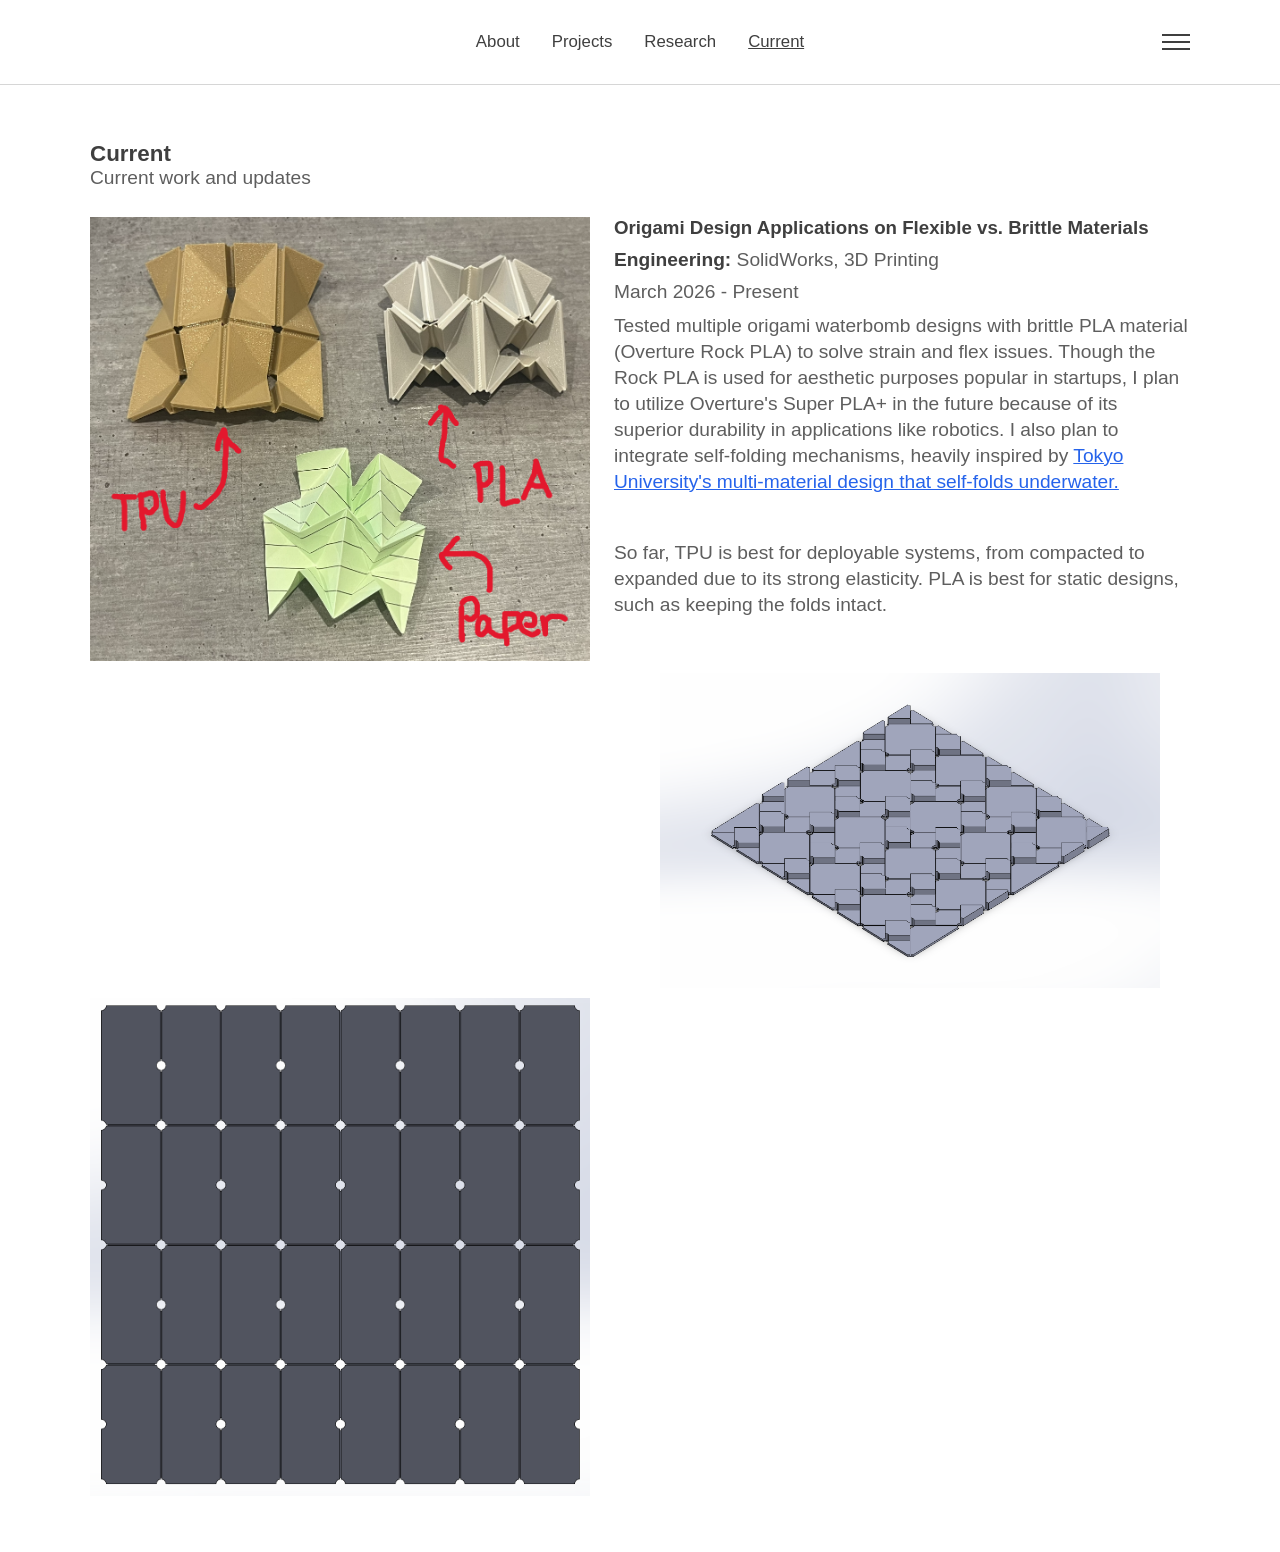
==== current.html @ b41b7b65 "Update current.html" ====
<!DOCTYPE html>
<html lang="en">
<head>
    <meta charset="UTF-8">
    <meta name="viewport" content="width=device-width, initial-scale=1.0">
    <title>Current | Viget Vuong</title>
    <link rel="stylesheet" href="styles.css">
    <script src="site.js" defer></script>
</head>
<body class="current-page">
    <header class="site-header">
        <div class="header-inner">
            <nav class="main-nav" aria-label="Primary">
                <ul>
                    <li><a href="index.html">About</a></li>
                    <li><a href="projects.html">Projects</a></li>
                    <li><a href="research.html">Research</a></li>
                    <li><a href="current.html" aria-current="page">Current</a></li>
                </ul>
            </nav>

            <div class="contact-menu">
                <button class="menu-button" id="contact-toggle" type="button" aria-expanded="false" aria-controls="contact-dropdown" aria-label="Open contacts menu">
                    <span></span>
                    <span></span>
                    <span></span>
                </button>

                <div class="contact-dropdown" id="contact-dropdown" hidden>
                    <a class="contact-link" href="contacts.html">Contacts</a>
                </div>
            </div>
        </div>
    </header>

    <main class="page-main">
        <section class="page-section">
            <div class="section-inner">
                <h1 class="current-heading">Current</h1>
                <p class="current-description">Current work and updates</p>

                <!--
                Current template:
                <article class="current-item" style="--current-main-image-width: 300px;">
                    <div class="current-image">
                        <img src="PATH/TO/IMAGE.png" alt="Current image">
                    </div>

                    <div class="current-content">
                        <h3 class="current-title">[title]</h3>
                        <p class="current-meta"><strong>Engineering:</strong> [ABC]</p>
                        <p class="current-time">[Time]</p>
                        <p class="current-item-description">[ description ]</p>
                    </div>

                    <div class="current-gallery">
                        <img src="PATH/TO/IMAGE.png" alt="[ current image ]" style="--current-image-width: 120px;">
                        <img src="PATH/TO/IMAGE.png" alt="[ current image ]" style="--current-image-width: 120px;">
                        <img src="PATH/TO/IMAGE.png" alt="[ current image ]" style="--current-image-width: 120px;">
                    </div>
                </article>
                -->

                <div class="current-list">
                    <!-- Duplicate this template item when you want to add another current update. -->
                    <article class="current-item" style="--current-main-image-width: 500px;">
                        <div class="current-image">
                            <img src="3DPrintedOrigamiPNGs/IMG_7633.png" alt="3D Printed Origami Annotated">
                        </div>

                        <div class="current-content">
                            <h3 class="current-title">Origami Design Applications on Flexible vs. Brittle Materials</h3>
                            <p class="current-meta"><strong>Engineering:</strong> SolidWorks, 3D Printing</p>
                            <p class="current-time">March 2026 - Present</p>
                            <p class="current-item-description">Tested multiple origami waterbomb designs with brittle PLA material (Overture Rock PLA) to solve strain and flex issues. Though the Rock PLA is used for aesthetic purposes popular in startups, I plan to utilize Overture's Super PLA+ in the future because of its superior durability in applications like robotics. I also plan to integrate self-folding mechanisms, heavily inspired by <a class="current-inline-link" href="https://www.eurekalert.org/news-releases/992946" target="_blank" rel="noopener noreferrer">Tokyo University's multi-material design that self-folds underwater.</a></p>
                            <p class="current-item-description">&nbsp;</p>
                            <p class="current-item-description">So far, TPU is best for deployable systems, from compacted to expanded due to its strong elasticity. PLA is best for static designs, such as keeping the folds intact.</p>
                        </div>

                        <div class="current-gallery">
                            <iframe width="560" height="315" src="https://www.youtube-nocookie.com/embed/w_3Xgj3NPBg?si=QV5be1U8uOawb5rL&amp;controls=0" title="YouTube video player" frameborder="0" allow="accelerometer; autoplay; clipboard-write; encrypted-media; gyroscope; picture-in-picture; web-share" referrerpolicy="strict-origin-when-cross-origin" allowfullscreen></iframe>
                            <img src="3DPrintedOrigamiPNGs/Screenshot 2026-03-30 103240.png" alt="3D Printed Origami Unannotated" style="--current-image-width: 500px;">
                            <img src="3DPrintedOrigamiPNGs/Screenshot 2026-03-30 103735.png" alt="3D Printed Origami Unannotated" style="--current-image-width: 500px;">
                        </div>
                    </article>
                </div>
            </div>
        </section>
    </main>
</body>
</html>
---- styles.css ----
:root {
    --background: #ffffff;
    --text: #5e5e5e;
    --text-strong: #3f3f3f;
    --line: #d6d6d6;
    --max-width: 1100px;
}

* {
    box-sizing: border-box;
}

html {
    overflow-x: hidden;
}

body {
    margin: 0;
    overflow-x: hidden;
    font-family: Aptos, "Segoe UI", sans-serif;
    color: var(--text);
    background: var(--background);
}

img {
    display: block;
    max-width: 100%;
    height: auto;
}

a {
    color: inherit;
    text-decoration: none;
}

button {
    font: inherit;
    color: inherit;
    background: none;
    border: 0;
    padding: 0;
}

.site-header {
    position: sticky;
    top: 0;
    z-index: 20;
    background: #ffffff;
    border-bottom: 1px solid var(--line);
}

.header-inner,
.section-inner {
    width: min(100%, calc(var(--max-width) + 48px));
    margin: 0 auto;
    padding-left: 24px;
    padding-right: 24px;
}

.header-inner {
    display: grid;
    grid-template-columns: 1fr auto 1fr;
    align-items: center;
    gap: 24px;
    min-height: 84px;
}

.main-nav {
    grid-column: 2;
}

.main-nav ul {
    display: flex;
    flex-wrap: wrap;
    justify-content: center;
    gap: 20px 32px;
    margin: 0;
    padding: 0;
    list-style: none;
}

.main-nav a {
    color: var(--text-strong);
    font-size: 1.05rem;
}

.main-nav a[aria-current="page"] {
    text-decoration: underline;
}

.main-nav a:hover,
.main-nav a:focus-visible,
.contact-link:hover,
.contact-link:focus-visible {
    text-decoration: underline;
    outline: none;
}

.contact-menu {
    position: relative;
    grid-column: 3;
    justify-self: end;
}

.menu-button {
    display: grid;
    gap: 5px;
    align-content: center;
    justify-items: end;
    width: 44px;
    height: 44px;
    cursor: pointer;
}

.menu-button span {
    display: block;
    width: 28px;
    height: 2px;
    background: var(--text-strong);
}

.contact-dropdown {
    position: absolute;
    top: calc(100% + 12px);
    right: 0;
    min-width: min(260px, calc(100vw - 48px));
    border: 1px solid var(--line);
    background: #ffffff;
}

.contact-dropdown[hidden] {
    display: none;
}

.contact-link {
    display: block;
    padding: 14px 16px;
    overflow-wrap: anywhere;
}

.page-main {
    min-height: calc(100vh - 85px);
}

.section-inner {
    padding-top: 56px;
    padding-bottom: 56px;
}

.about-page .section-inner {
    min-height: calc(100vh - 85px);
    display: flex;
    flex-direction: column;
    align-items: flex-start;
}

.content-page .section-inner {
    display: flex;
    flex-direction: column;
    align-items: flex-start;
}

.section-title {
    margin: 0 0 28px;
    font-size: 1.75rem;
    font-weight: 600;
    color: var(--text-strong);
}

.section-description {
    margin: 0 0 28px;
    font-size: 1rem;
}

.content-page .section-title {
    margin: 0;
    font-size: 1.4rem;
}

.content-page .section-description {
    margin: 12px 0 28px;
    font-size: 1.2rem;
    line-height: 1.65;
}

.content-page .section-title {
    margin: 0;
    font-size: 1.4rem;
}

.content-page .section-description {
    margin: 12px 0 28px;
    font-size: 1.2rem;
    line-height: 1.65;
}

.secondary-section-title {
    margin-top: 56px;
}

.about-layout {
    display: grid;
    grid-template-columns: 300px minmax(0, 1fr);
    gap: 50px;
    align-items: start;
}

.about-layout-secondary {
    width: 100%;
    grid-template-columns: minmax(0, 1fr) auto;
    margin-top: 56px;
}

.about-layout-secondary .about-secondary-text {
    grid-column: 1;
}

.about-layout-secondary .about-image {
    grid-column: 2;
    justify-self: end;
}

.about-layout-secondary .about-image img {
    max-width: 100%;
    height: auto;
}

.about-image img {
    max-width: 100%;
    height: auto;
}

.about-name {
    color: var(--text-strong);
    font-size: 1.4rem;
    font-weight: 600;
}

.about-role {
    font-size: 1.2rem;
    font-style: italic;
}

.about-email {
    font-size: 1.2rem;
    overflow-wrap: anywhere;
}

.about-email a {
    color: #2563eb; 
    text-decoration: underline;
}

.about-description {
    max-width: 980px;
    font-size: 1.2rem;
    line-height: 1.35;
}

.about-profile-text {
    display: flex;
    flex-direction: column;
    gap: 3px;
    line-height: normal;
}

.about-secondary-text {
    display: flex;
    flex-direction: column;
    justify-content: flex-start;
}

.about-profile-text > * {
    margin: 0;
}

.projects-page .section-inner,
.research-page .section-inner,
.current-page .section-inner {
    display: flex;
    flex-direction: column;
    align-items: flex-start;
}

.projects-heading,
.research-heading,
.current-heading {
    margin: 0;
    font-size: 1.4rem;
    font-weight: 600;
    color: var(--text-strong);
}

.projects-description,
.research-description,
.current-description {
    margin: 0 0 28px;
    font-size: 1.2rem;
}

.projects-additional-heading {
    margin-top: 56px;
}

.projects-subsection-heading {
    margin: 0 0 20px;
    font-size: 1.15rem;
    font-weight: 600;
    color: var(--text-strong);
}

.projects-list,
.research-list,
.current-list {
    display: grid;
    gap: 28px;
    width: 100%;
}

.projects-item {
    display: grid;
    grid-template-columns: var(--projects-main-image-width, 320px) minmax(0, 1fr);
    column-gap: 24px;
    row-gap: 12px;
    align-items: start;
}

.research-item {
    display: grid;
    grid-template-columns: var(--research-main-image-width, 300px) minmax(0, 1fr);
    column-gap: 24px;
    row-gap: 12px;
    align-items: start;
}

.current-item {
    display: grid;
    grid-template-columns: var(--current-main-image-width, 300px) minmax(0, 1fr);
    column-gap: 24px;
    row-gap: 12px;
    align-items: start;
}

.projects-image,
.research-image,
.current-image {
    display: flex;
    justify-content: flex-start;
    align-items: flex-start;
}

.projects-image img {
    width: 100%;
    max-width: 100%;
    height: auto;
    display: block;
}

.research-image img {
    width: 100%;
    max-width: 100%;
    height: auto;
    display: block;
}

.current-image img {
    width: 100%;
    max-width: 100%;
    height: auto;
    display: block;
}

.projects-title,
.research-title,
.current-title {
    margin: 0;
    font-weight: 600;
    color: var(--text-strong);
}

.projects-item-description,
.research-item-description,
.current-item-description {
    margin: 0;
    line-height: 1.35;
    font-size: 1.2rem;
    text-align: left;
}

.current-inline-link {
    color: #2563eb;
    text-decoration: underline;
}

.projects-meta,
.research-meta,
.current-meta {
    margin: 0;
    font-size: 1.2rem;
    font-weight: 400;
    text-align: left;
}

.projects-meta strong,
.research-meta strong,
.current-meta strong {
    font-weight: 600;
    color: var(--text-strong);
}

.projects-time,
.research-time,
.current-time {
    margin: 0;
    font-size: 1.2rem;
    text-align: left;
}

.projects-content {
    display: flex;
    flex-direction: column;
    gap: 10px;
    align-items: flex-start;
    min-width: 0;
    margin-left: 0;
}

.projects-gallery {
    display: flex;
    flex-wrap: wrap;
    gap: 10px;
    grid-column: 1 / -1;
    width: 100%;
}

.projects-gallery-image {
    display: flex;
    align-items: flex-start;
    justify-content: flex-start;
    min-width: 0;
}

.projects-gallery img {
    width: var(--projects-image-width, 120px);
    max-width: 100%;
    height: auto;
    flex: 0 0 auto;
}

.research-content {
    display: flex;
    flex-direction: column;
    gap: 10px;
    align-items: flex-start;
    min-width: 0;
}

.current-content {
    display: flex;
    flex-direction: column;
    gap: 10px;
    align-items: flex-start;
    min-width: 0;
}

.research-gallery {
    display: flex;
    flex-wrap: wrap;
    gap: 10px;
    grid-column: 1 / -1;
    width: 100%;
    align-items: flex-start;
}

.research-gallery img {
    width: var(--research-image-width, 120px);
    height: auto;
    max-width: 100%;
    align-self: flex-start;
    flex: 0 0 auto;
}

.current-gallery {
    display: flex;
    flex-wrap: wrap;
    gap: 10px;
    grid-column: 1 / -1;
    width: 100%;
}

.current-gallery img {
    width: var(--current-image-width, 120px);
    max-width: 100%;
    height: auto;
    flex: 0 0 auto;
}

.current-gallery iframe {
    display: block;
    max-width: 100%;
    border: 0;
}

.content-page .template-list {
    display: grid;
    gap: 28px;
    width: 100%;
}

.content-page .template-item {
    display: grid;
    grid-template-columns: 300px minmax(0, 1fr);
    gap: 50px;
    align-items: start;
}

.content-page .template-image {
    min-height: 280px;
    border: 1px solid var(--line);
    display: flex;
    align-items: center;
    justify-content: center;
    padding: 24px;
}

.content-page .template-copy {
    min-height: 280px;
    display: flex;
    align-items: center;
    line-height: 1.8;
    font-size: 1rem;
}

.content-page .template-copy p {
    margin: 0;
}

@media (max-width: 760px) {
    .header-inner {
        grid-template-columns: 1fr auto;
        gap: 16px;
        padding-top: 18px;
        padding-bottom: 18px;
    }

    .main-nav {
        grid-column: 1 / -1;
    }

    .main-nav ul {
        justify-content: flex-start;
        gap: 14px 20px;
    }

    .about-page .section-inner {
        min-height: auto;
    }

    .about-layout,
    .research-item,
    .content-page .template-item {
        grid-template-columns: 1fr;
        gap: 24px;
    }

    .projects-item {
        grid-template-columns: 1fr;
        row-gap: 12px;
    }

    .research-item {
        grid-template-columns: 1fr;
        row-gap: 12px;
    }

    .current-item {
        grid-template-columns: 1fr;
        row-gap: 12px;
    }

    .research-gallery {
        grid-column: auto;
    }

    .current-gallery {
        grid-column: auto;
    }


    .projects-image,
    .research-image,
    .content-page .template-image,
    .content-page .template-copy {
        min-height: auto;
    }
}
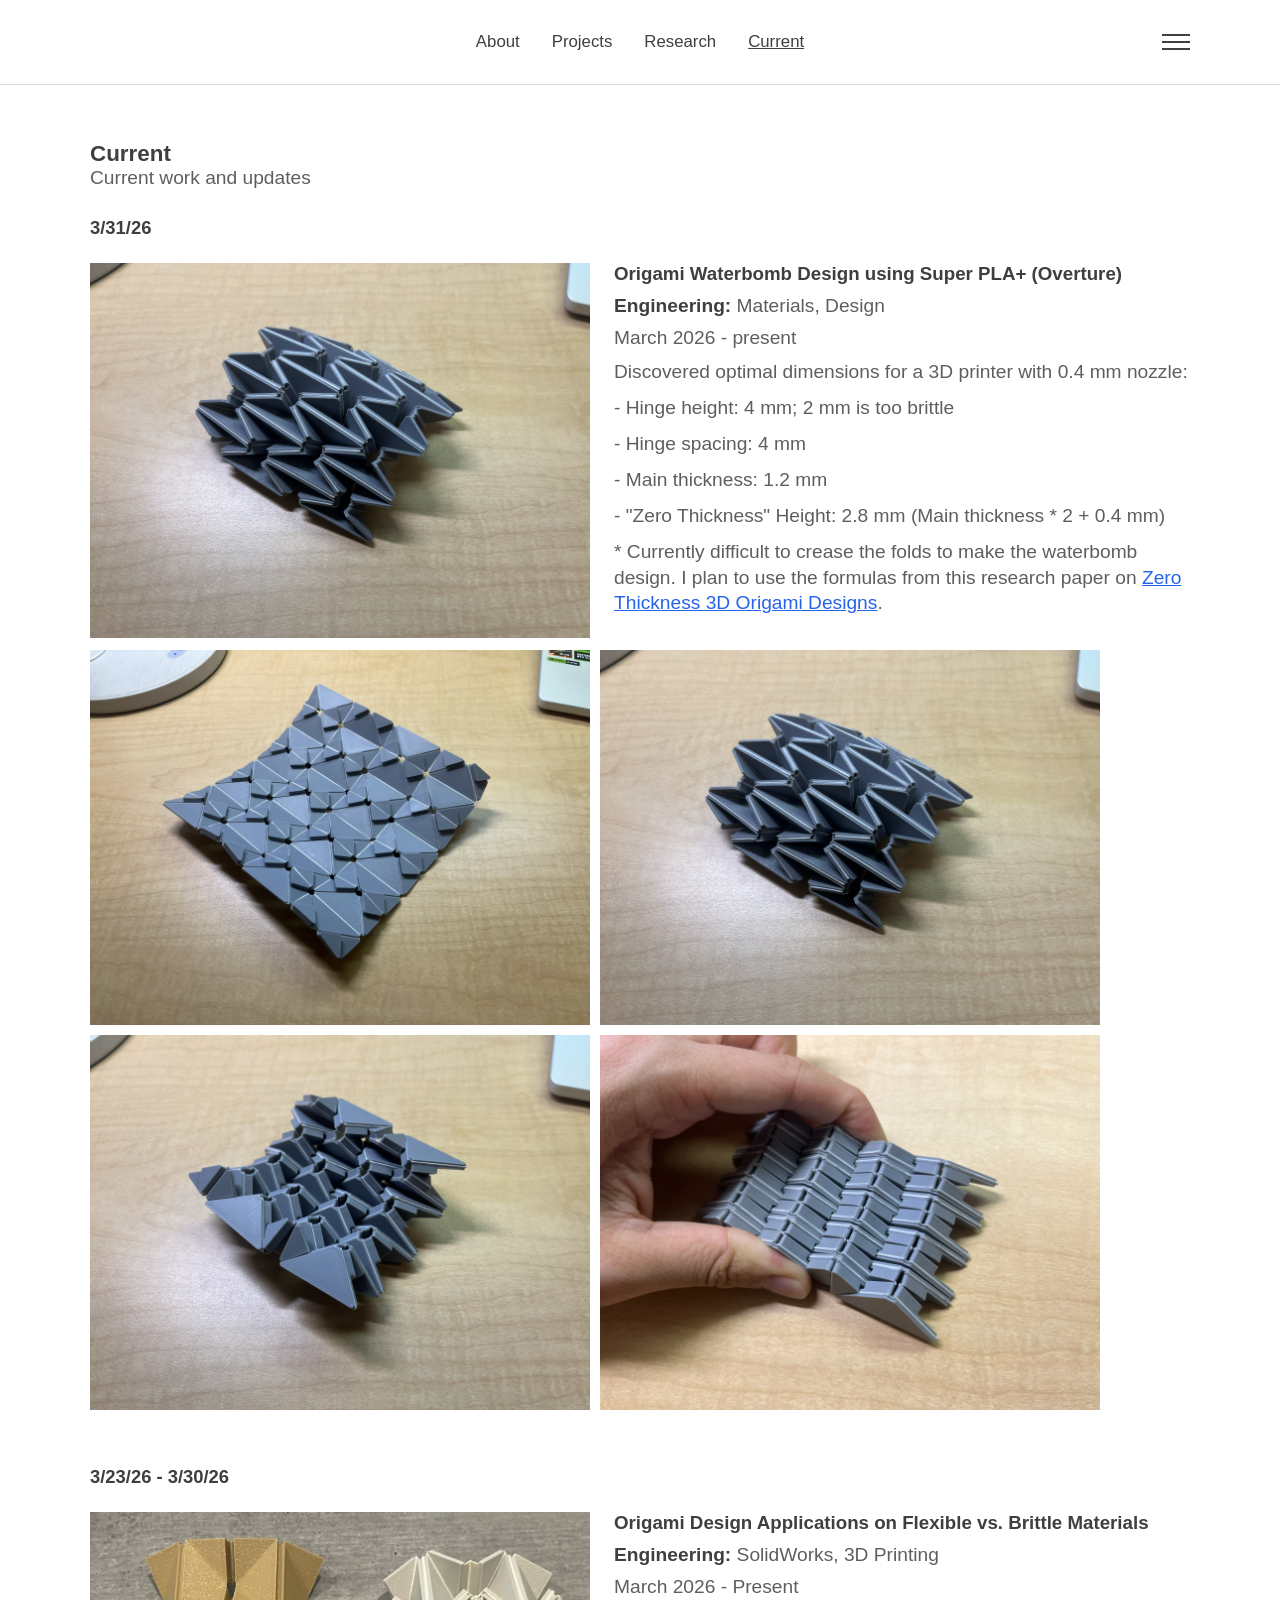
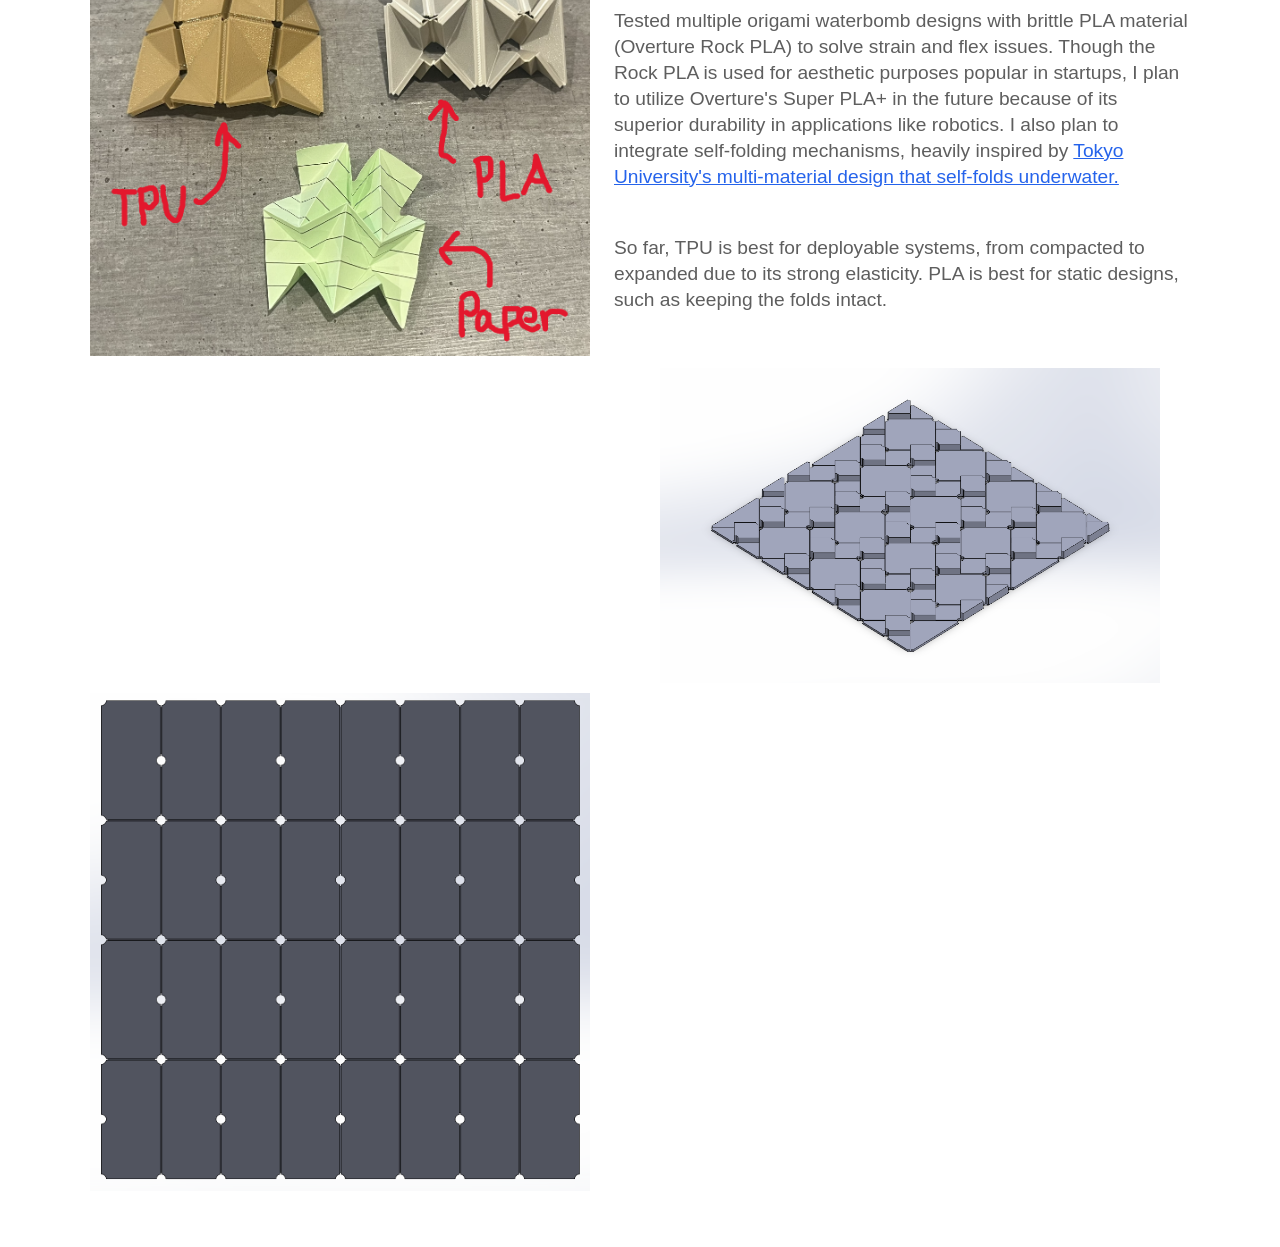
==== commit cf506ef0: "4/1/2026" ====
--- a/current.html
+++ b/current.html
@@ -40,50 +40,90 @@
                 <p class="current-description">Current work and updates</p>
 
                 <!--
-                Current template:
-                <article class="current-item" style="--current-main-image-width: 300px;">
-                    <div class="current-image">
-                        <img src="PATH/TO/IMAGE.png" alt="Current image">
+                Current date section template:
+                <section class="current-date-section">
+                    <h2 class="current-date-heading">[Date]</h2>
+
+                    <div class="current-list">
+                        <article class="current-item" style="--current-main-image-width: 300px;">
+                            <div class="current-image">
+                                <img src="PATH/TO/IMAGE.png" alt="Current image">
+                            </div>
+
+                            <div class="current-content">
+                                <h3 class="current-title">[title]</h3>
+                                <p class="current-meta"><strong>Engineering:</strong> [ABC]</p>
+                                <p class="current-time">[Time]</p>
+                                <p class="current-item-description">[ description ]</p>
+                            </div>
+
+                            <div class="current-gallery">
+                                <img src="PATH/TO/IMAGE.png" alt="[ current image ]" style="--current-image-width: 120px;">
+                                <img src="PATH/TO/IMAGE.png" alt="[ current image ]" style="--current-image-width: 120px;">
+                                <img src="PATH/TO/IMAGE.png" alt="[ current image ]" style="--current-image-width: 120px;">
+                            </div>
+                        </article>
                     </div>
+                </section>
+                -->
+                <section class="current-date-section">
+                    <h2 class="current-date-heading">3/31/26</h2>
 
-                    <div class="current-content">
-                        <h3 class="current-title">[title]</h3>
-                        <p class="current-meta"><strong>Engineering:</strong> [ABC]</p>
-                        <p class="current-time">[Time]</p>
-                        <p class="current-item-description">[ description ]</p>
+                    <div class="current-list">
+                        <article class="current-item" style="--current-main-image-width: 500px;">
+                            <div class="current-image">
+                                <img src="3DPrintedOrigamiPNGs/03312026/IMG_7660.jpg" alt="Current image">
+                            </div>
+
+                            <div class="current-content">
+                                <h3 class="current-title">Origami Waterbomb Design using Super PLA+ (Overture)</h3>
+                                <p class="current-meta"><strong>Engineering:</strong> Materials, Design</p>
+                                <p class="current-time">March 2026 - present</p>
+                                <p class="current-item-description">Discovered optimal dimensions for a 3D printer with 0.4 mm nozzle: </p>
+                                <p class="current-item-description">- Hinge height: 4 mm; 2 mm is too brittle</p>
+                                <p class="current-item-description">- Hinge spacing: 4 mm</p>
+                                <p class="current-item-description">- Main thickness: 1.2 mm</p>
+                                <p class="current-item-description">- "Zero Thickness" Height: 2.8 mm (Main thickness * 2 + 0.4 mm)</p>
+                                <p class="current-item-description">* Currently difficult to crease the folds to make the waterbomb design. I plan to use the formulas from this research paper on <a class="current-inline-link" href="https://www.science.org/doi/10.1126/science.aab2870" target="_blank" rel="noopener noreferrer">Zero Thickness 3D Origami Designs</a>.</p>
+                            </div>
+
+                            <div class="current-gallery">
+                                <img src="3DPrintedOrigamiPNGs/03312026/IMG_7659.jpg" alt="[ current image ]" style="--current-image-width: 500px;">
+                                <img src="3DPrintedOrigamiPNGs/03312026/IMG_7660.jpg" alt="[ current image ]" style="--current-image-width: 500px;">
+                                <img src="3DPrintedOrigamiPNGs/03312026/IMG_7661.jpg" alt="[ current image ]" style="--current-image-width: 500px;">
+                                <img src="3DPrintedOrigamiPNGs/03312026/IMG_7662.jpg" alt="[ current image ]" style="--current-image-width: 500px;">
+                            </div>
+                        </article>
                     </div>
+                </section>
 
-                    <div class="current-gallery">
-                        <img src="PATH/TO/IMAGE.png" alt="[ current image ]" style="--current-image-width: 120px;">
-                        <img src="PATH/TO/IMAGE.png" alt="[ current image ]" style="--current-image-width: 120px;">
-                        <img src="PATH/TO/IMAGE.png" alt="[ current image ]" style="--current-image-width: 120px;">
+                <section class="current-date-section">
+                    <h2 class="current-date-heading">3/23/26 - 3/30/26</h2>
+
+                    <div class="current-list">
+                        <!-- Duplicate this template item when you want to add another current update under the same date. -->
+                        <article class="current-item" style="--current-main-image-width: 500px;">
+                            <div class="current-image">
+                                <img src="3DPrintedOrigamiPNGs/IMG_7633.png" alt="3D Printed Origami Annotated">
+                            </div>
+
+                            <div class="current-content">
+                                <h3 class="current-title">Origami Design Applications on Flexible vs. Brittle Materials</h3>
+                                <p class="current-meta"><strong>Engineering:</strong> SolidWorks, 3D Printing</p>
+                                <p class="current-time">March 2026 - Present</p>
+                                <p class="current-item-description">Tested multiple origami waterbomb designs with brittle PLA material (Overture Rock PLA) to solve strain and flex issues. Though the Rock PLA is used for aesthetic purposes popular in startups, I plan to utilize Overture's Super PLA+ in the future because of its superior durability in applications like robotics. I also plan to integrate self-folding mechanisms, heavily inspired by <a class="current-inline-link" href="https://www.eurekalert.org/news-releases/992946" target="_blank" rel="noopener noreferrer">Tokyo University's multi-material design that self-folds underwater.</a></p>
+                                <p class="current-item-description">&nbsp;</p>
+                                <p class="current-item-description">So far, TPU is best for deployable systems, from compacted to expanded due to its strong elasticity. PLA is best for static designs, such as keeping the folds intact.</p>
+                            </div>
+
+                            <div class="current-gallery">
+                                <iframe width="560" height="315" src="https://www.youtube-nocookie.com/embed/w_3Xgj3NPBg?si=QV5be1U8uOawb5rL&amp;controls=0" title="YouTube video player" frameborder="0" allow="accelerometer; autoplay; clipboard-write; encrypted-media; gyroscope; picture-in-picture; web-share" referrerpolicy="strict-origin-when-cross-origin" allowfullscreen></iframe>
+                                <img src="3DPrintedOrigamiPNGs/Screenshot 2026-03-30 103240.png" alt="3D Printed Origami Unannotated" style="--current-image-width: 500px;">
+                                <img src="3DPrintedOrigamiPNGs/Screenshot 2026-03-30 103735.png" alt="3D Printed Origami Unannotated" style="--current-image-width: 500px;">
+                            </div>
+                        </article>
                     </div>
-                </article>
-                -->
-
-                <div class="current-list">
-                    <!-- Duplicate this template item when you want to add another current update. -->
-                    <article class="current-item" style="--current-main-image-width: 500px;">
-                        <div class="current-image">
-                            <img src="3DPrintedOrigamiPNGs/IMG_7633.png" alt="3D Printed Origami Annotated">
-                        </div>
-
-                        <div class="current-content">
-                            <h3 class="current-title">Origami Design Applications on Flexible vs. Brittle Materials</h3>
-                            <p class="current-meta"><strong>Engineering:</strong> SolidWorks, 3D Printing</p>
-                            <p class="current-time">March 2026 - Present</p>
-                            <p class="current-item-description">Tested multiple origami waterbomb designs with brittle PLA material (Overture Rock PLA) to solve strain and flex issues. Though the Rock PLA is used for aesthetic purposes popular in startups, I plan to utilize Overture's Super PLA+ in the future because of its superior durability in applications like robotics. I also plan to integrate self-folding mechanisms, heavily inspired by <a class="current-inline-link" href="https://www.eurekalert.org/news-releases/992946" target="_blank" rel="noopener noreferrer">Tokyo University's multi-material design that self-folds underwater.</a></p>
-                            <p class="current-item-description">&nbsp;</p>
-                            <p class="current-item-description">So far, TPU is best for deployable systems, from compacted to expanded due to its strong elasticity. PLA is best for static designs, such as keeping the folds intact.</p>
-                        </div>
-
-                        <div class="current-gallery">
-                            <iframe width="560" height="315" src="https://www.youtube-nocookie.com/embed/w_3Xgj3NPBg?si=QV5be1U8uOawb5rL&amp;controls=0" title="YouTube video player" frameborder="0" allow="accelerometer; autoplay; clipboard-write; encrypted-media; gyroscope; picture-in-picture; web-share" referrerpolicy="strict-origin-when-cross-origin" allowfullscreen></iframe>
-                            <img src="3DPrintedOrigamiPNGs/Screenshot 2026-03-30 103240.png" alt="3D Printed Origami Unannotated" style="--current-image-width: 500px;">
-                            <img src="3DPrintedOrigamiPNGs/Screenshot 2026-03-30 103735.png" alt="3D Printed Origami Unannotated" style="--current-image-width: 500px;">
-                        </div>
-                    </article>
-                </div>
+                </section>
             </div>
         </section>
     </main>
--- a/styles.css
+++ b/styles.css
@@ -302,6 +302,21 @@
     margin-top: 56px;
 }
 
+.current-date-section {
+    width: 100%;
+}
+
+.current-date-section + .current-date-section {
+    margin-top: 56px;
+}
+
+.current-date-heading {
+    margin: 0 0 24px;
+    font-size: 1.15rem;
+    font-weight: 600;
+    color: var(--text-strong);
+}
+
 .projects-subsection-heading {
     margin: 0 0 20px;
     font-size: 1.15rem;
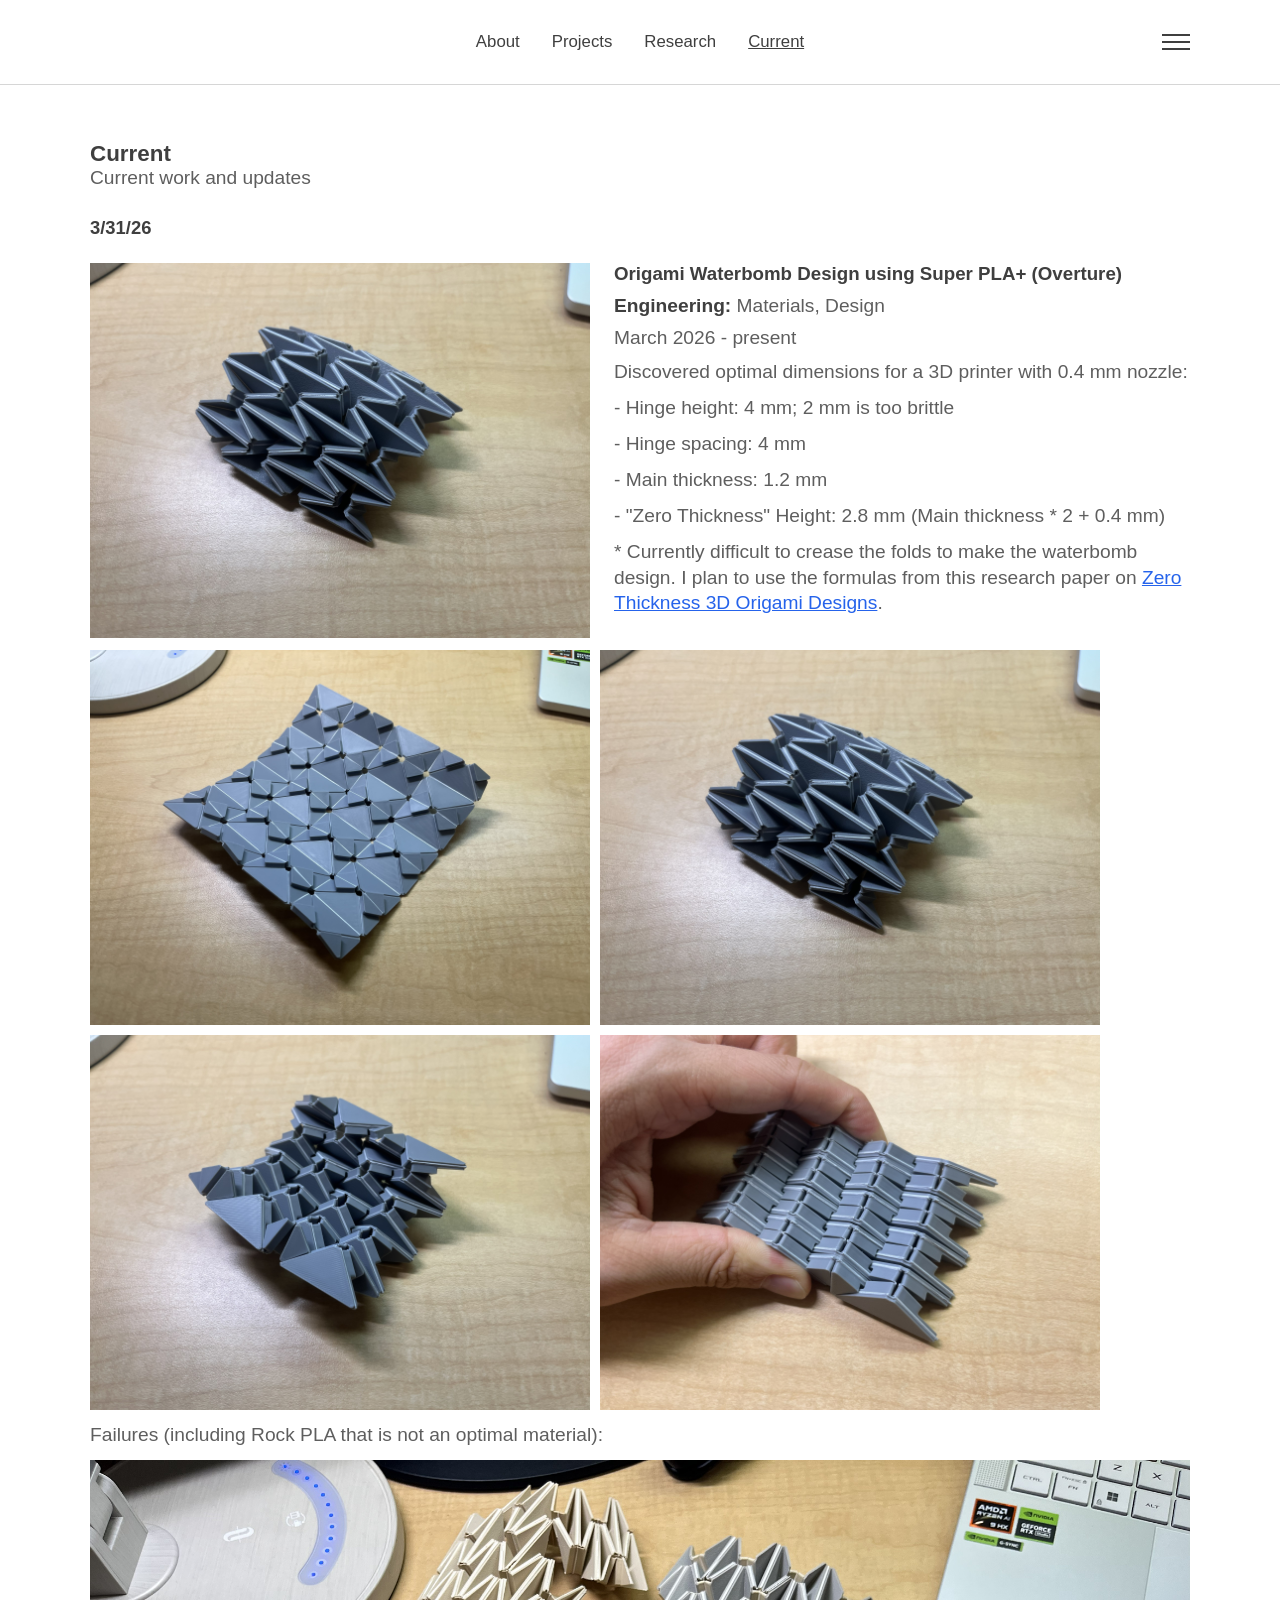
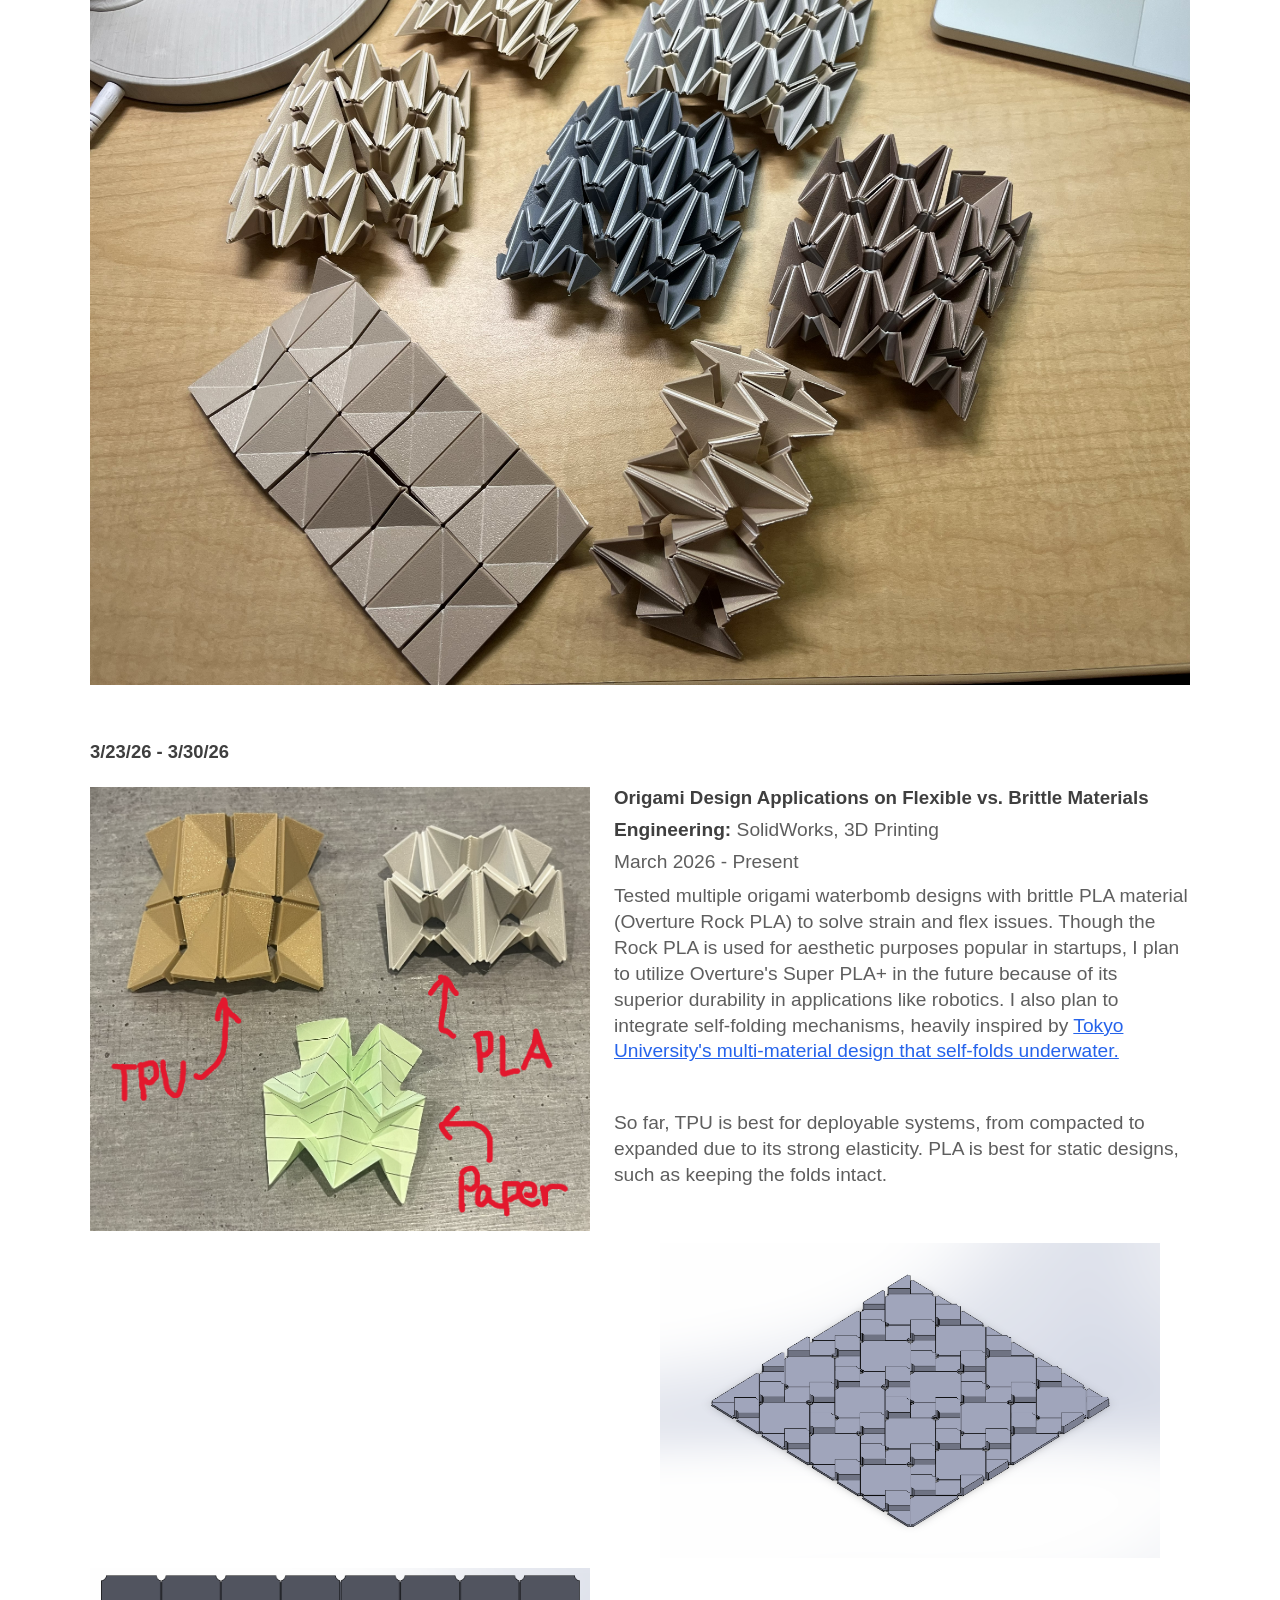
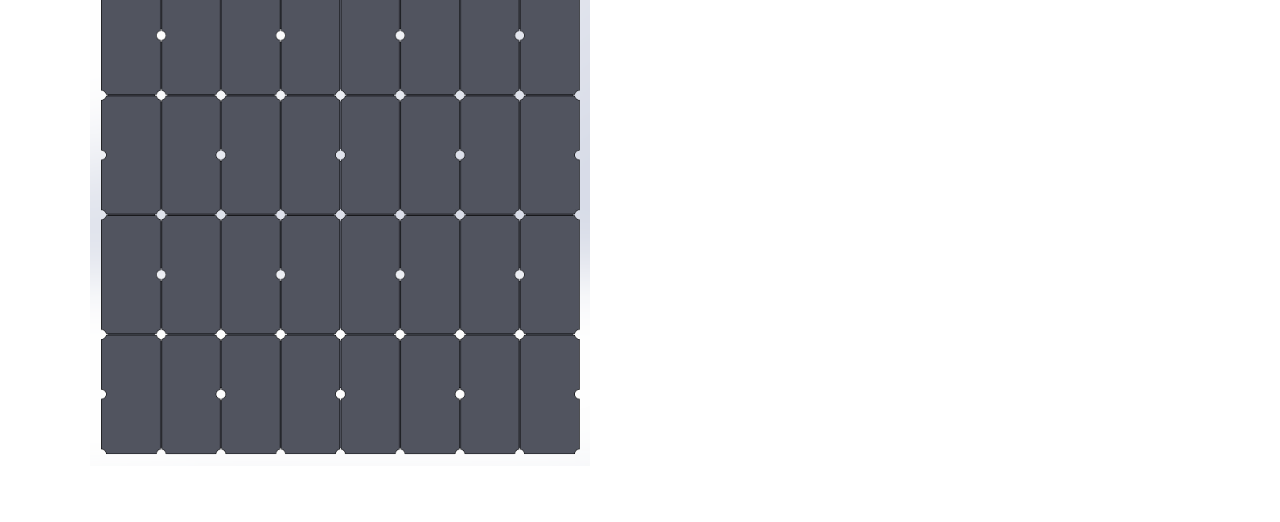
==== commit 9f5e9254: "4/1/2026 2" ====
--- a/current.html
+++ b/current.html
@@ -93,6 +93,10 @@
                                 <img src="3DPrintedOrigamiPNGs/03312026/IMG_7661.jpg" alt="[ current image ]" style="--current-image-width: 500px;">
                                 <img src="3DPrintedOrigamiPNGs/03312026/IMG_7662.jpg" alt="[ current image ]" style="--current-image-width: 500px;">
                             </div>
+                            <p class="current-body-text">Failures (including Rock PLA that is not an optimal material):</p>
+                            <div class="current-gallery">
+                                <img src="3DPrintedOrigamiPNGs/03312026/IMG_7666.jpg" alt="[ current image ]" style="--current-image-width: 1300px;">
+                            </div>
                         </article>
                     </div>
                 </section>
--- a/styles.css
+++ b/styles.css
@@ -402,6 +402,14 @@
     text-align: left;
 }
 
+.current-body-text {
+    margin: 0;
+    font-size: 1.2rem;
+    line-height: 1.35;
+    grid-column: 1 / -1;
+    width: 100%;
+}
+
 .current-inline-link {
     color: #2563eb;
     text-decoration: underline;
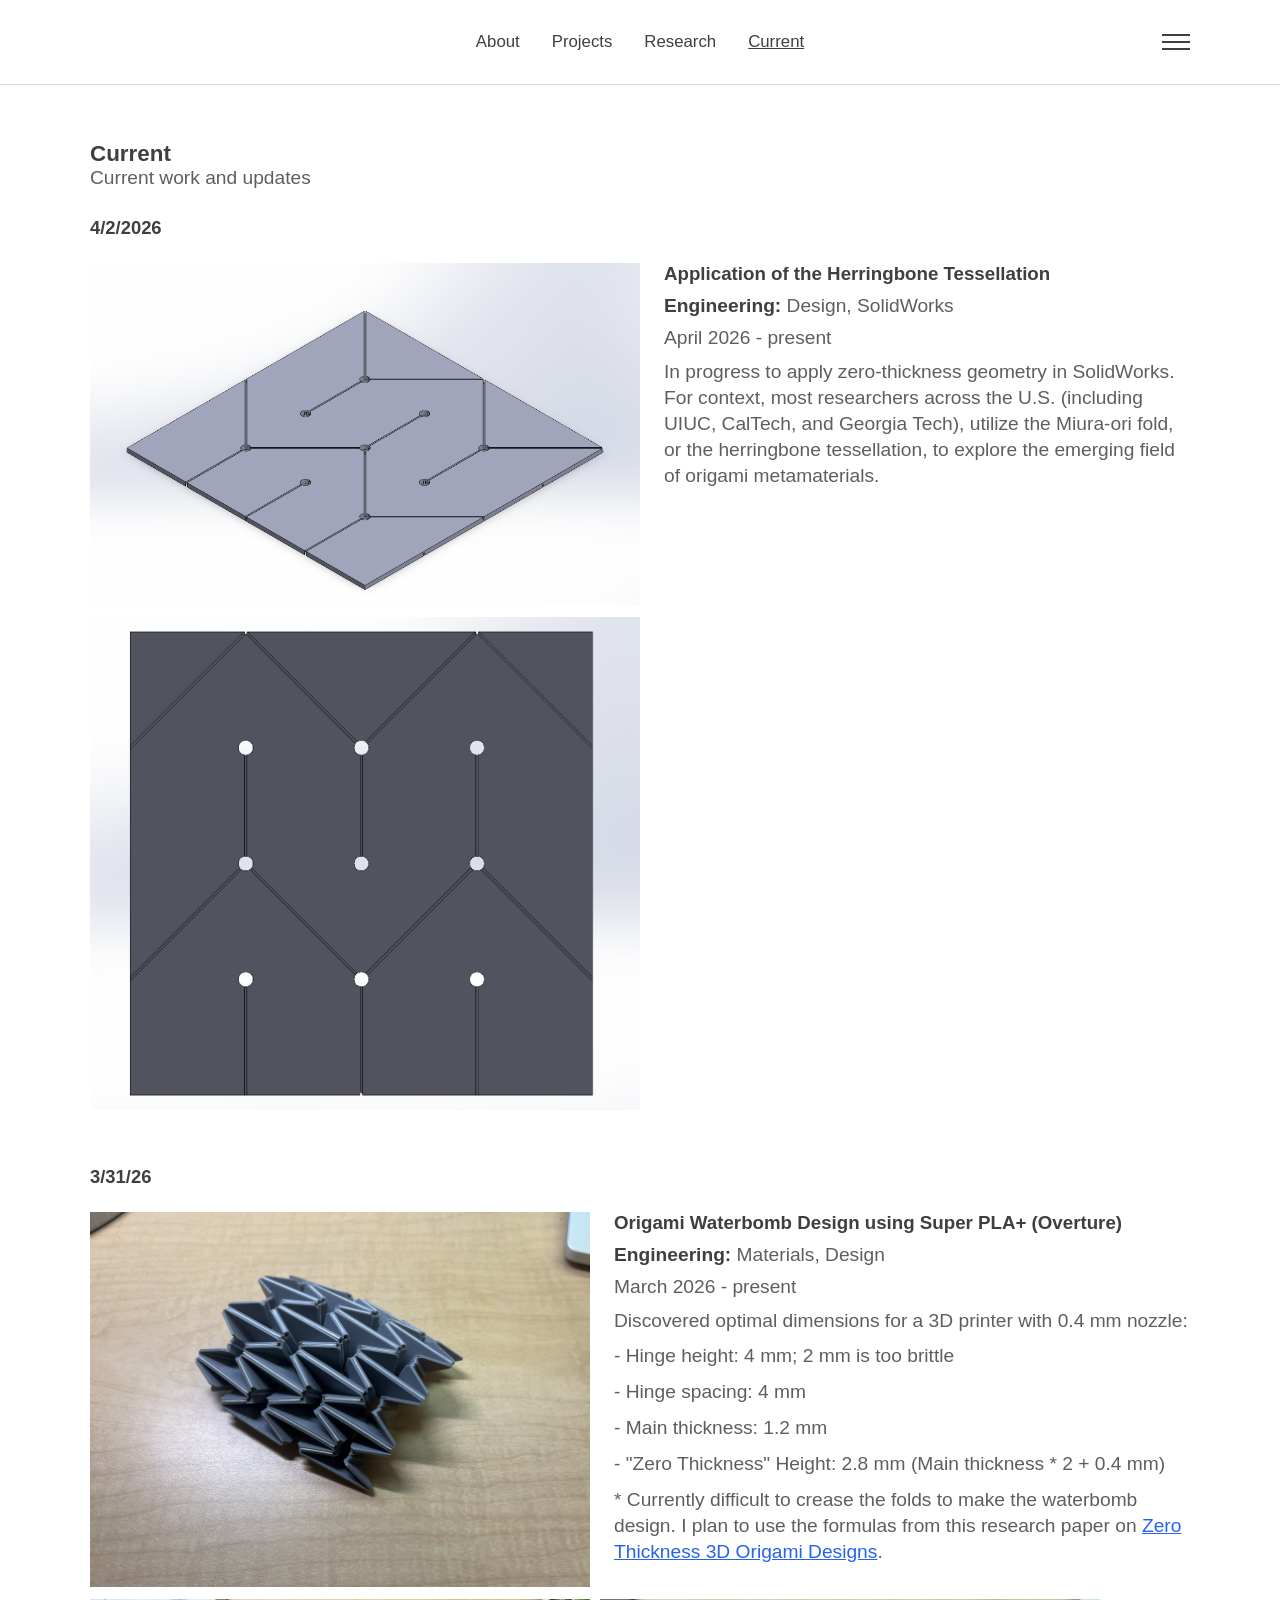
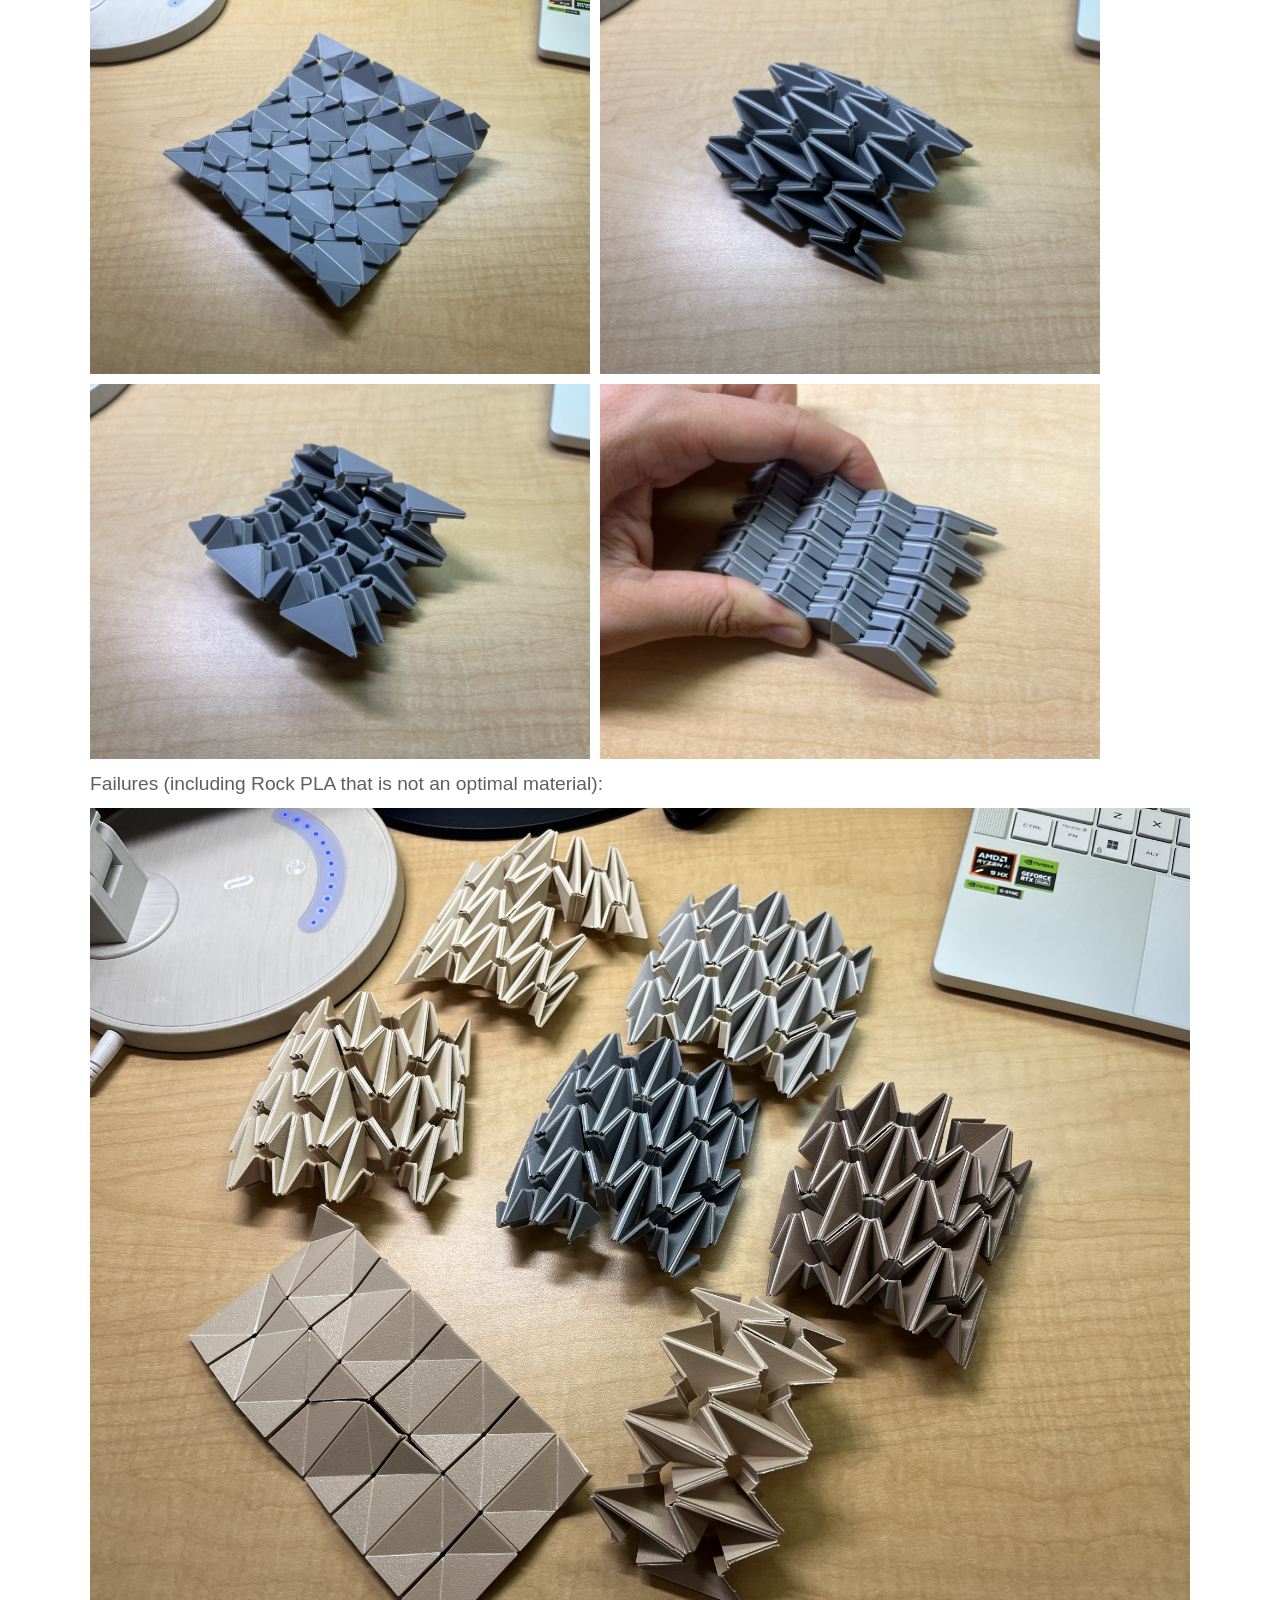
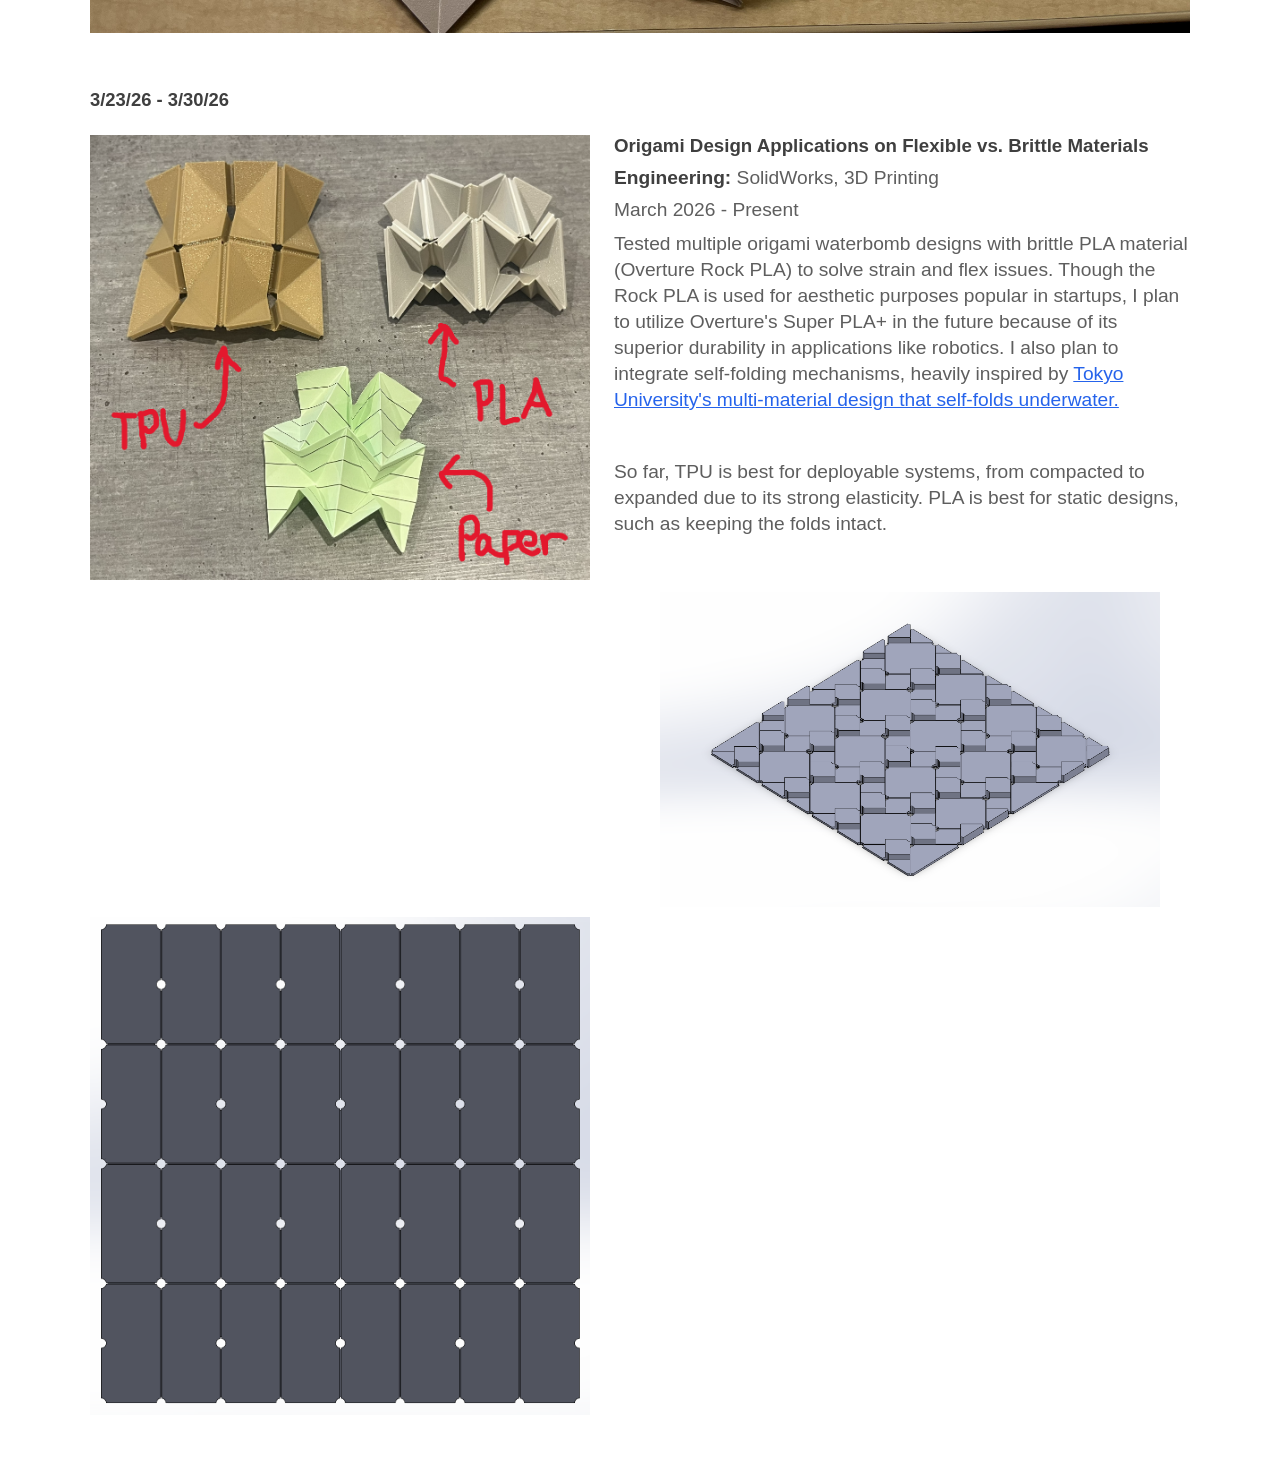
==== commit 97198b78: "4/2/2026" ====
--- a/current.html
+++ b/current.html
@@ -66,6 +66,30 @@
                     </div>
                 </section>
                 -->
+
+                <section class="current-date-section">
+                    <h2 class="current-date-heading">4/2/2026</h2>
+
+                    <div class="current-list">
+                        <article class="current-item" style="--current-main-image-width: 550px;">
+                            <div class="current-image">
+                                <img src="3DPrintedOrigamiPNGs/04022026/Screenshot 2026-04-02 123706.png" alt="Current image">
+                            </div>
+
+                            <div class="current-content">
+                                <h3 class="current-title">Application of the Herringbone Tessellation</h3>
+                                <p class="current-meta"><strong>Engineering:</strong> Design, SolidWorks</p>
+                                <p class="current-time">April 2026 - present</p>
+                                <p class="current-item-description">In progress to apply zero-thickness geometry in SolidWorks. For context, most researchers across the U.S. (including UIUC, CalTech, and Georgia Tech), utilize the Miura-ori fold, or the herringbone tessellation, to explore the emerging field of origami metamaterials.</p>
+                            </div>
+
+                            <div class="current-gallery">
+                                <img src="3DPrintedOrigamiPNGs/04022026/Screenshot 2026-04-02 123719.png" alt="[ current image ]" style="--current-image-width: 550px;">
+                            </div>
+                        </article>
+                    </div>
+                </section>
+
                 <section class="current-date-section">
                     <h2 class="current-date-heading">3/31/26</h2>
 
@@ -108,7 +132,7 @@
                         <!-- Duplicate this template item when you want to add another current update under the same date. -->
                         <article class="current-item" style="--current-main-image-width: 500px;">
                             <div class="current-image">
-                                <img src="3DPrintedOrigamiPNGs/IMG_7633.png" alt="3D Printed Origami Annotated">
+                                <img src="3DPrintedOrigamiPNGs/03302026/IMG_7633.png" alt="3D Printed Origami Annotated">
                             </div>
 
                             <div class="current-content">
@@ -122,8 +146,8 @@
 
                             <div class="current-gallery">
                                 <iframe width="560" height="315" src="https://www.youtube-nocookie.com/embed/w_3Xgj3NPBg?si=QV5be1U8uOawb5rL&amp;controls=0" title="YouTube video player" frameborder="0" allow="accelerometer; autoplay; clipboard-write; encrypted-media; gyroscope; picture-in-picture; web-share" referrerpolicy="strict-origin-when-cross-origin" allowfullscreen></iframe>
-                                <img src="3DPrintedOrigamiPNGs/Screenshot 2026-03-30 103240.png" alt="3D Printed Origami Unannotated" style="--current-image-width: 500px;">
-                                <img src="3DPrintedOrigamiPNGs/Screenshot 2026-03-30 103735.png" alt="3D Printed Origami Unannotated" style="--current-image-width: 500px;">
+                                <img src="3DPrintedOrigamiPNGs/03302026/Screenshot 2026-03-30 103240.png" alt="3D Printed Origami Unannotated" style="--current-image-width: 500px;">
+                                <img src="3DPrintedOrigamiPNGs/03302026/Screenshot 2026-03-30 103735.png" alt="3D Printed Origami Unannotated" style="--current-image-width: 500px;">
                             </div>
                         </article>
                     </div>
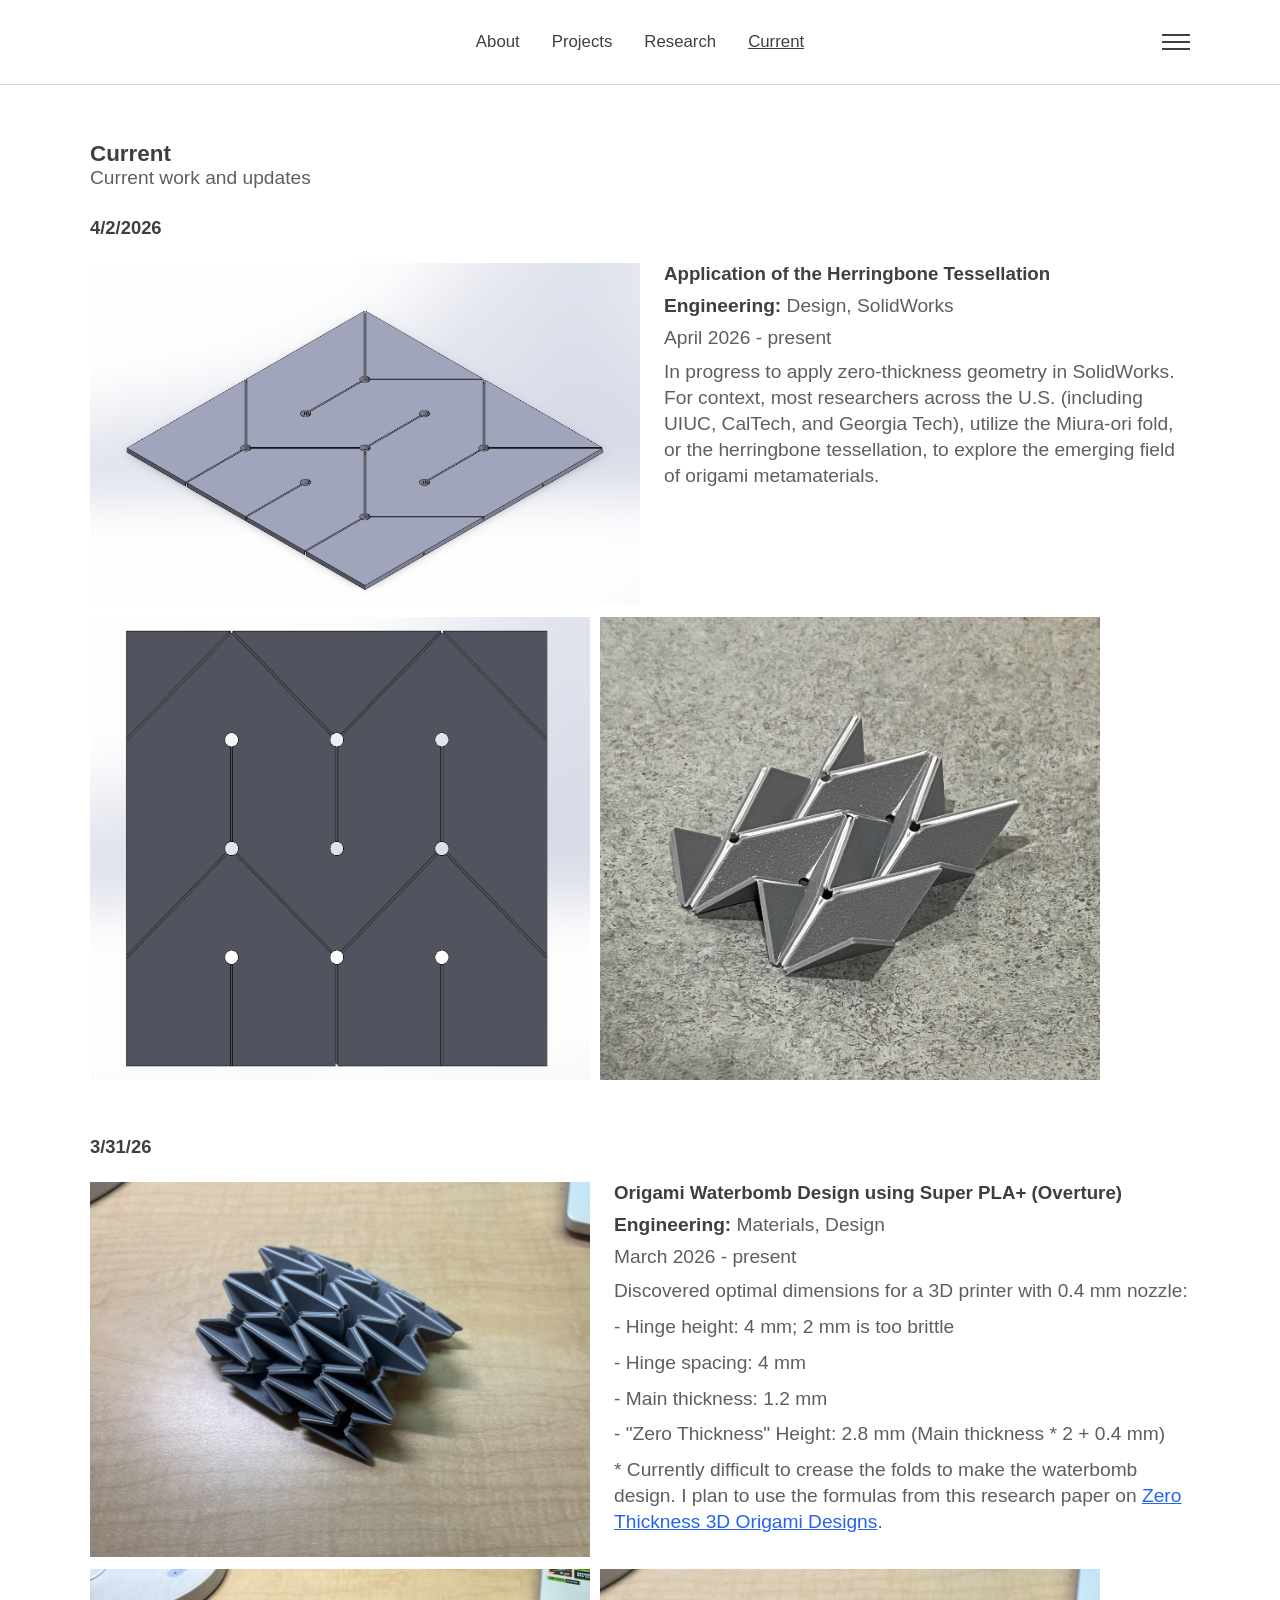
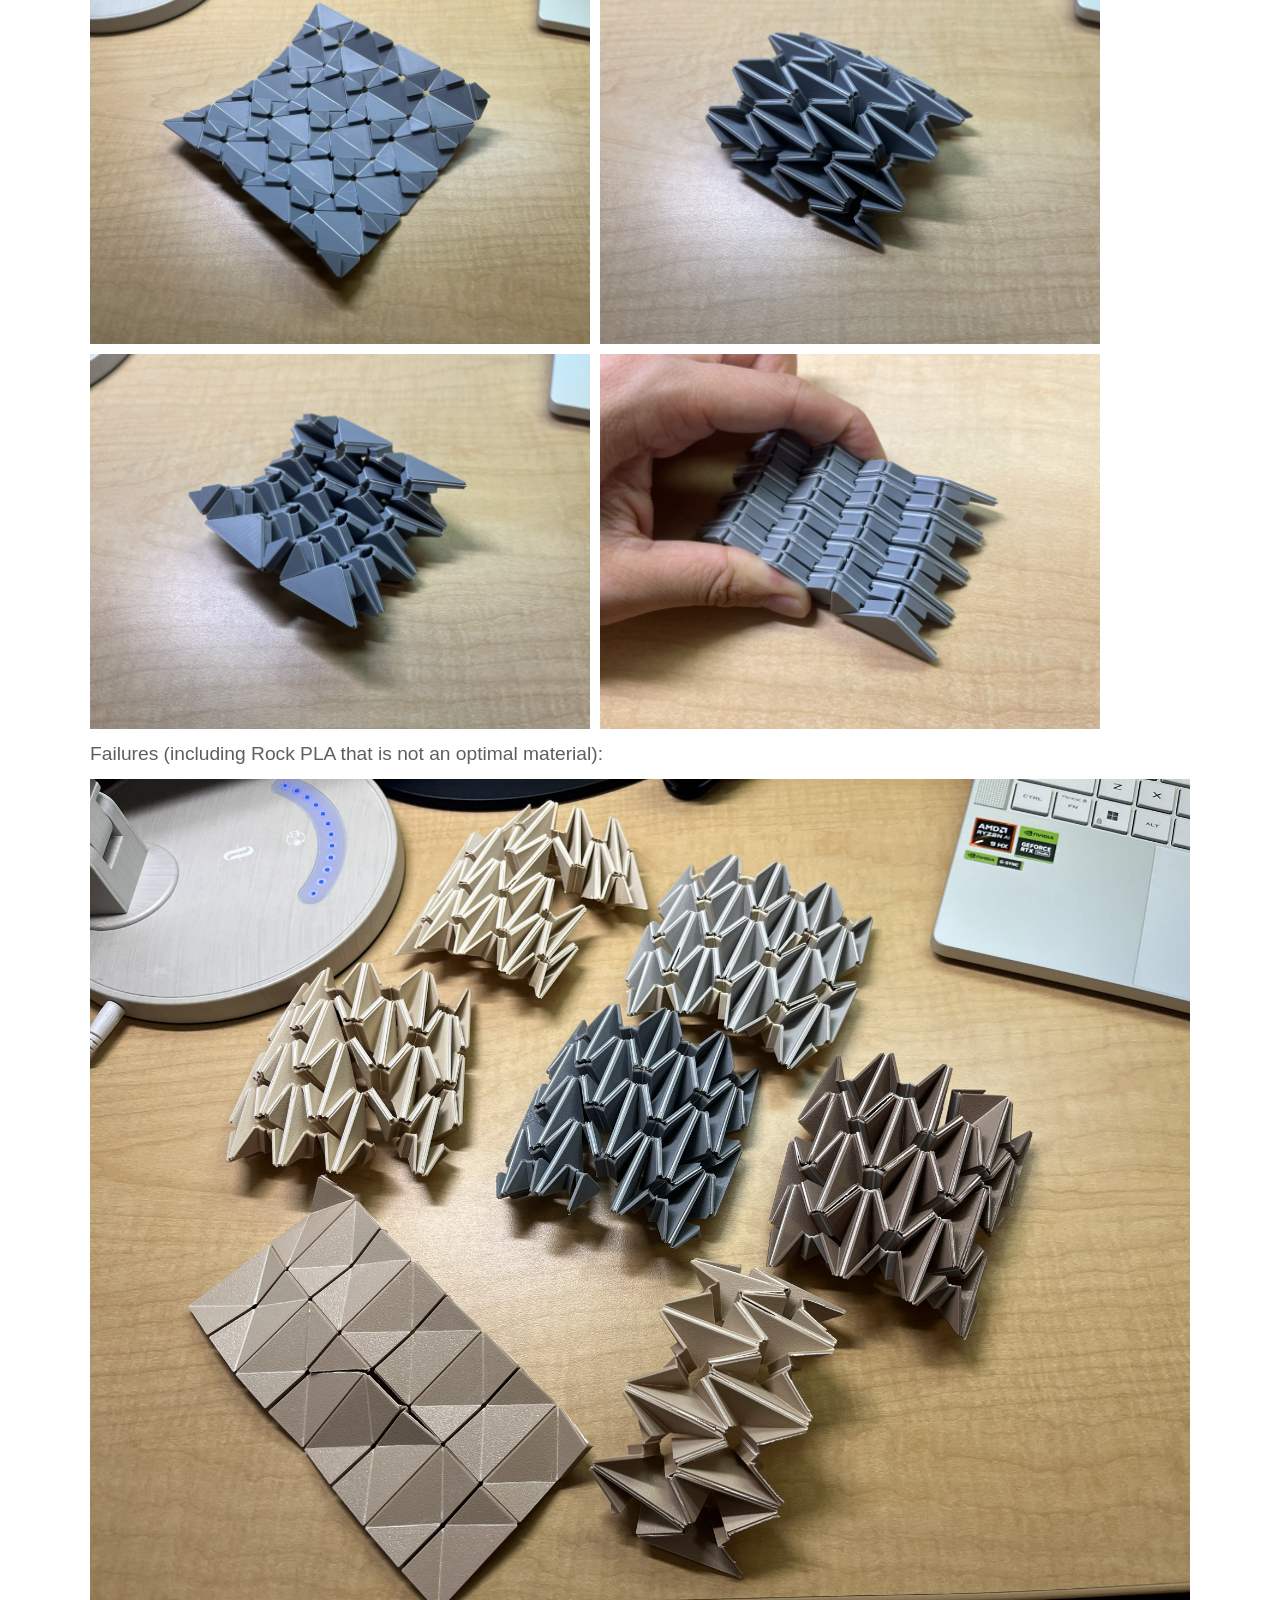
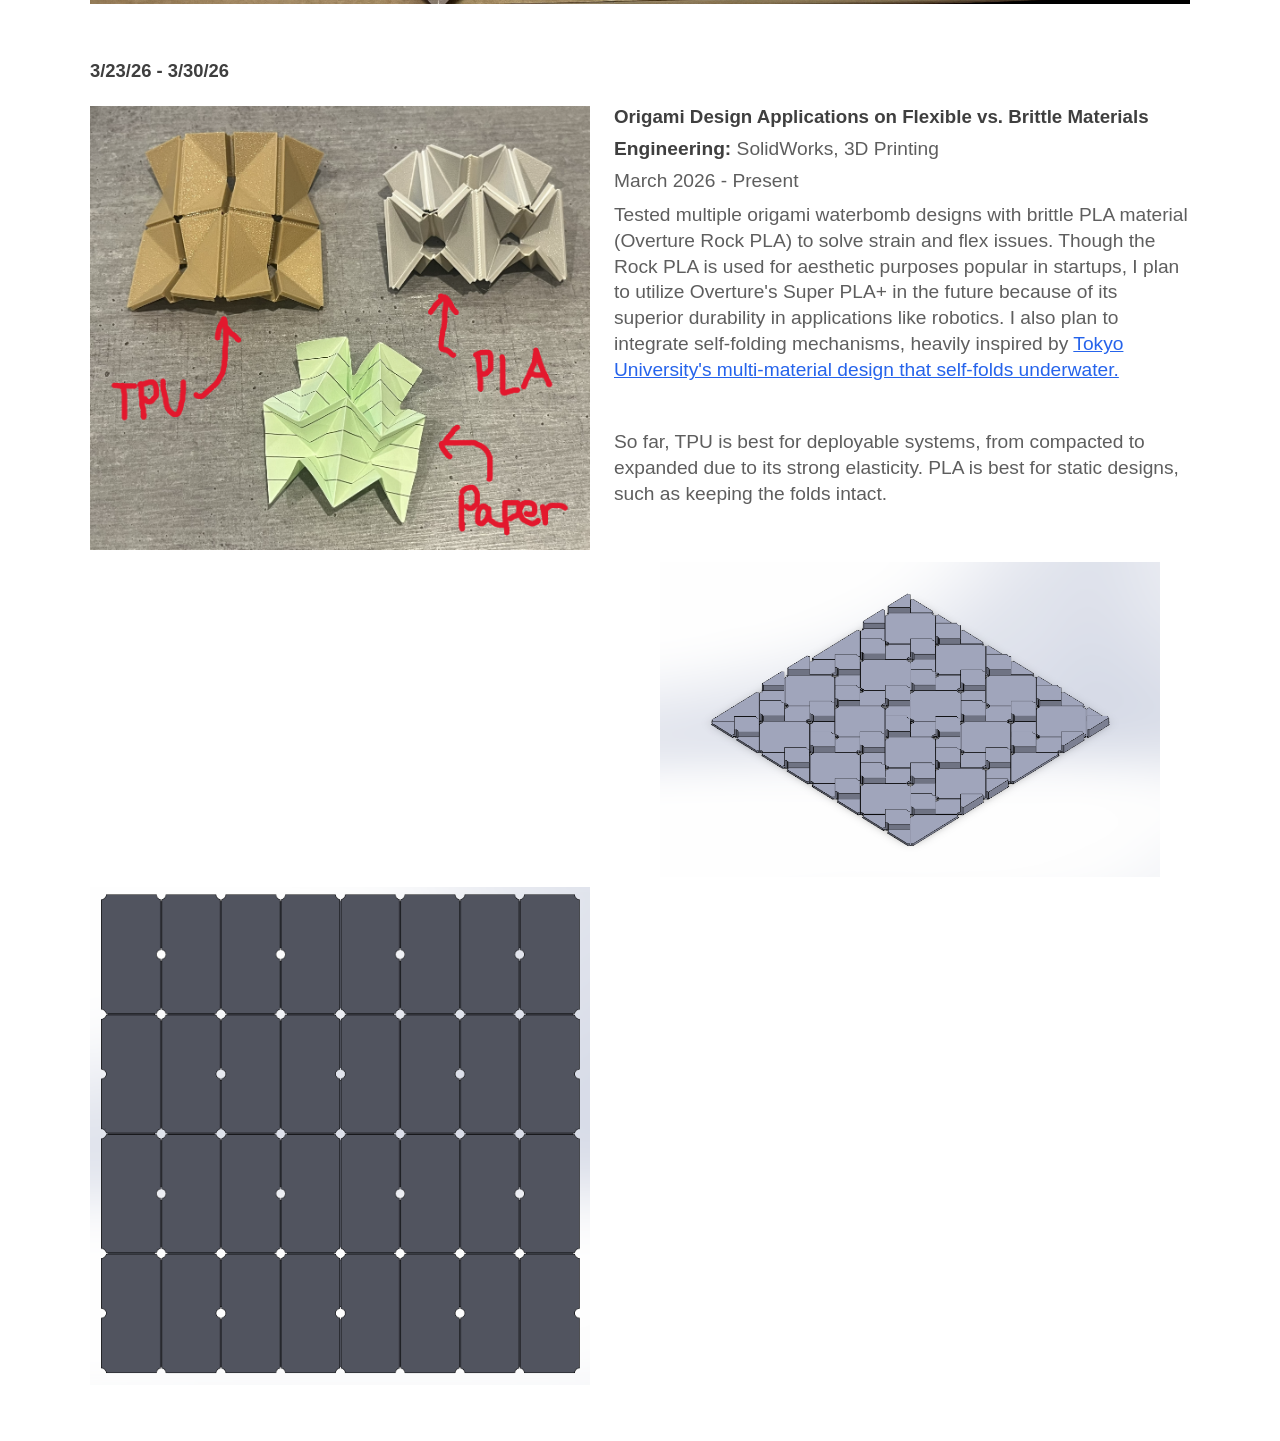
==== commit 5d7d9a92: "4/2/2026 2" ====
--- a/current.html
+++ b/current.html
@@ -84,7 +84,8 @@
                             </div>
 
                             <div class="current-gallery">
-                                <img src="3DPrintedOrigamiPNGs/04022026/Screenshot 2026-04-02 123719.png" alt="[ current image ]" style="--current-image-width: 550px;">
+                                <img src="3DPrintedOrigamiPNGs/04022026/Screenshot 2026-04-02 123719.png" alt="[ current image ]" style="--current-image-width: 500px;">
+                                <img src="3DPrintedOrigamiPNGs/04022026/IMG_7674.jpg" alt="[ current image ]" style="--current-image-width: 500px;">
                             </div>
                         </article>
                     </div>
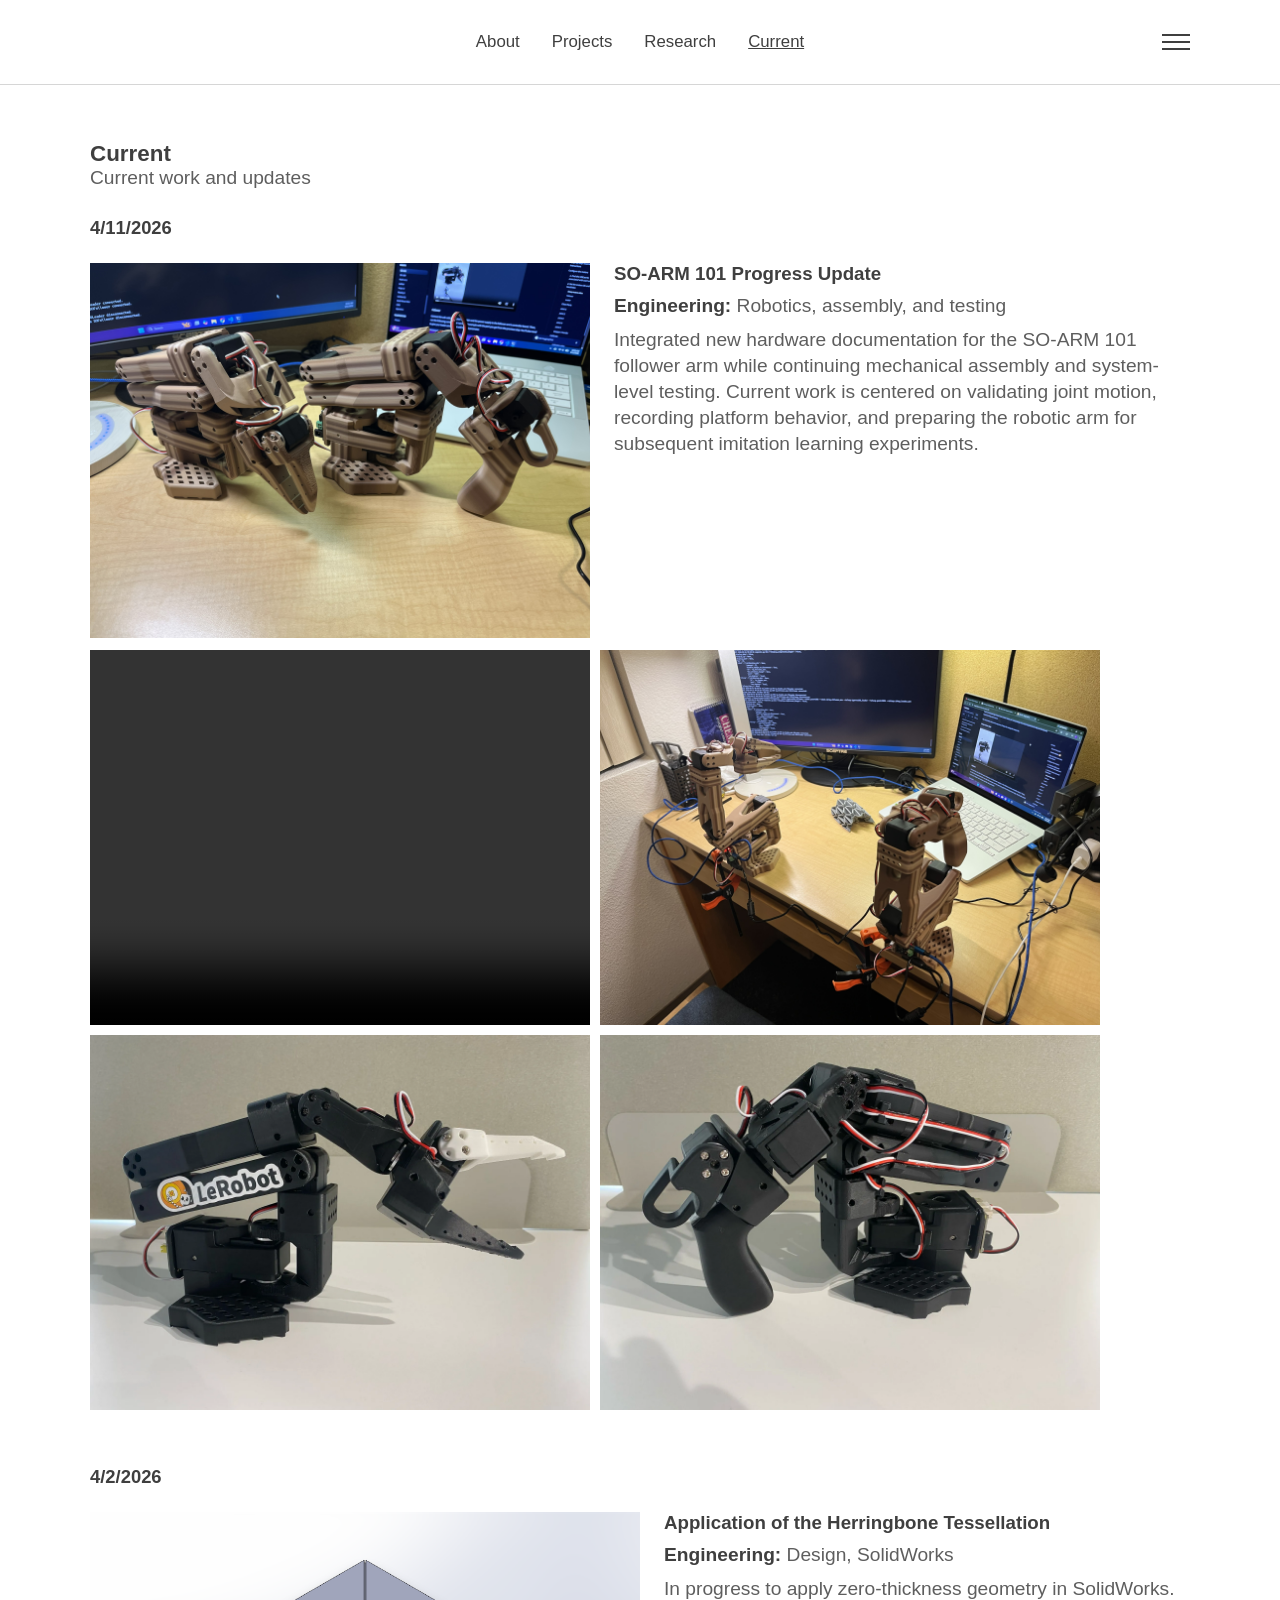
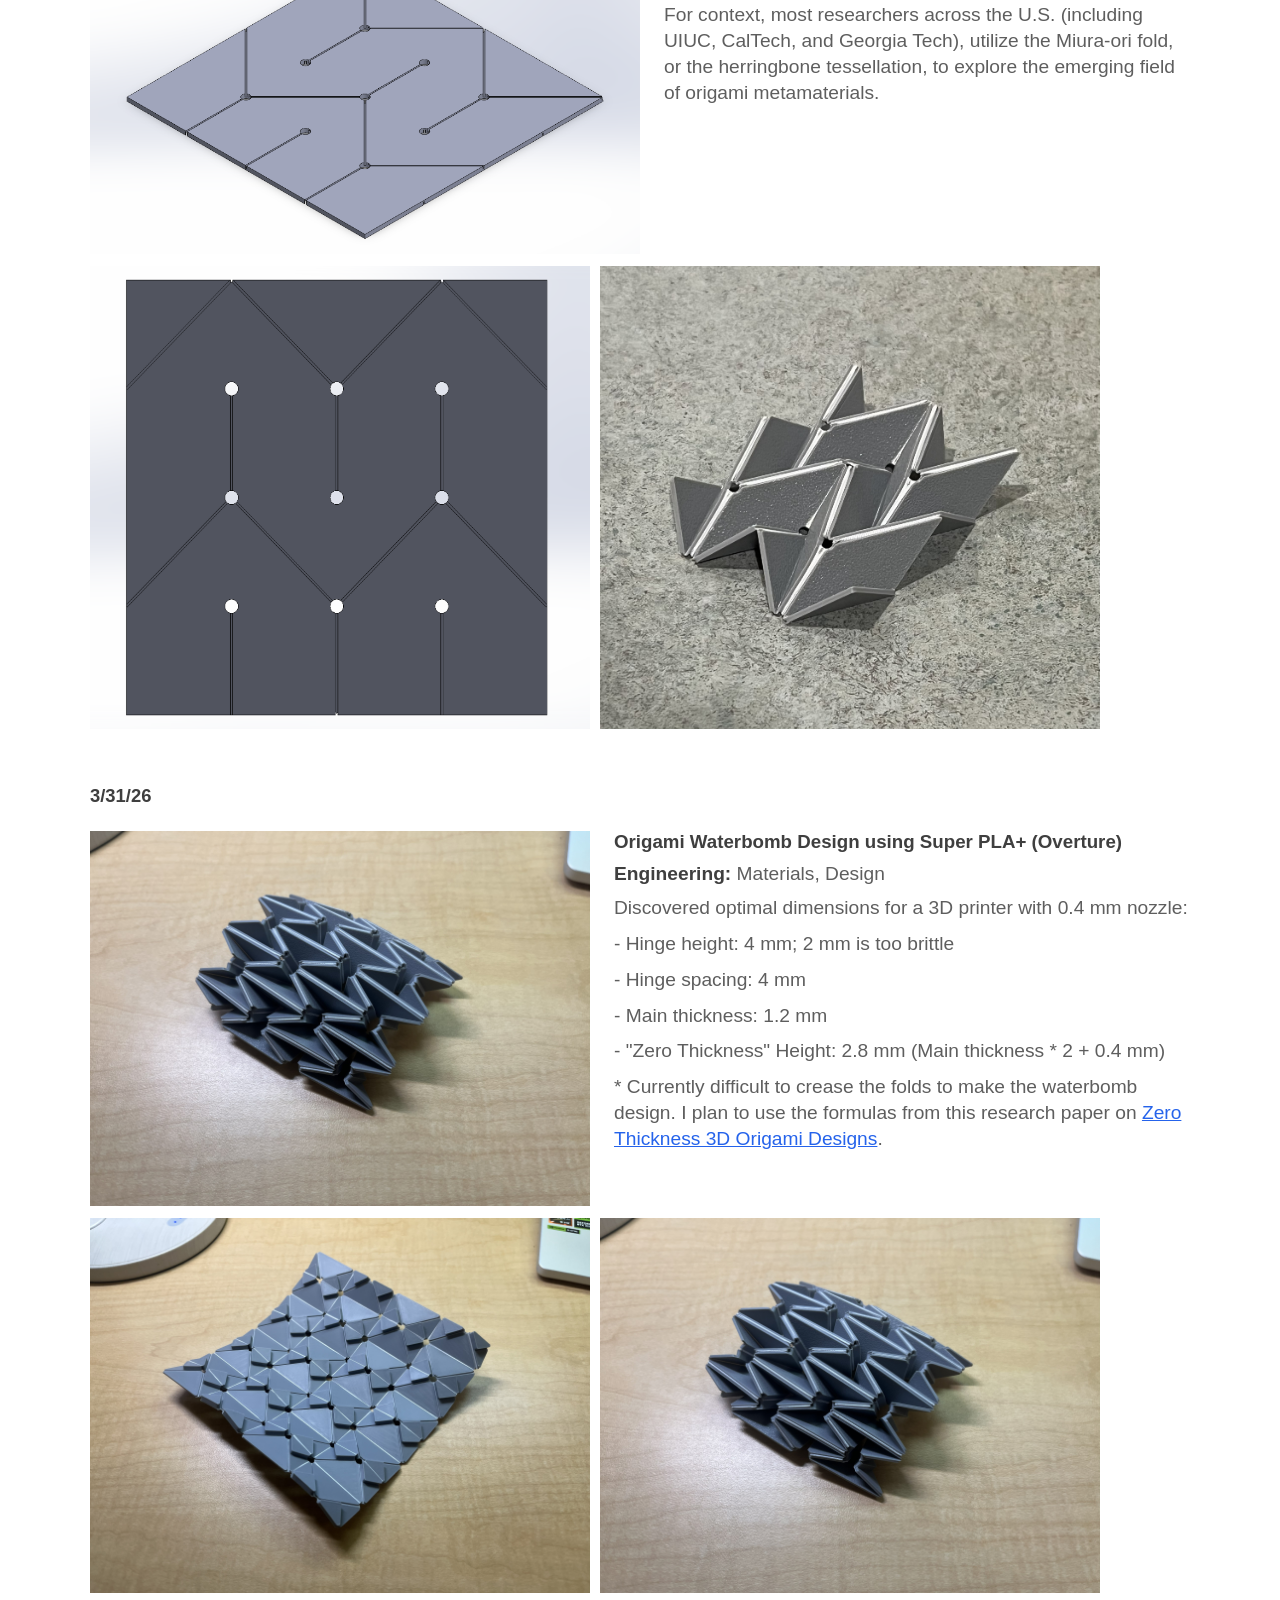
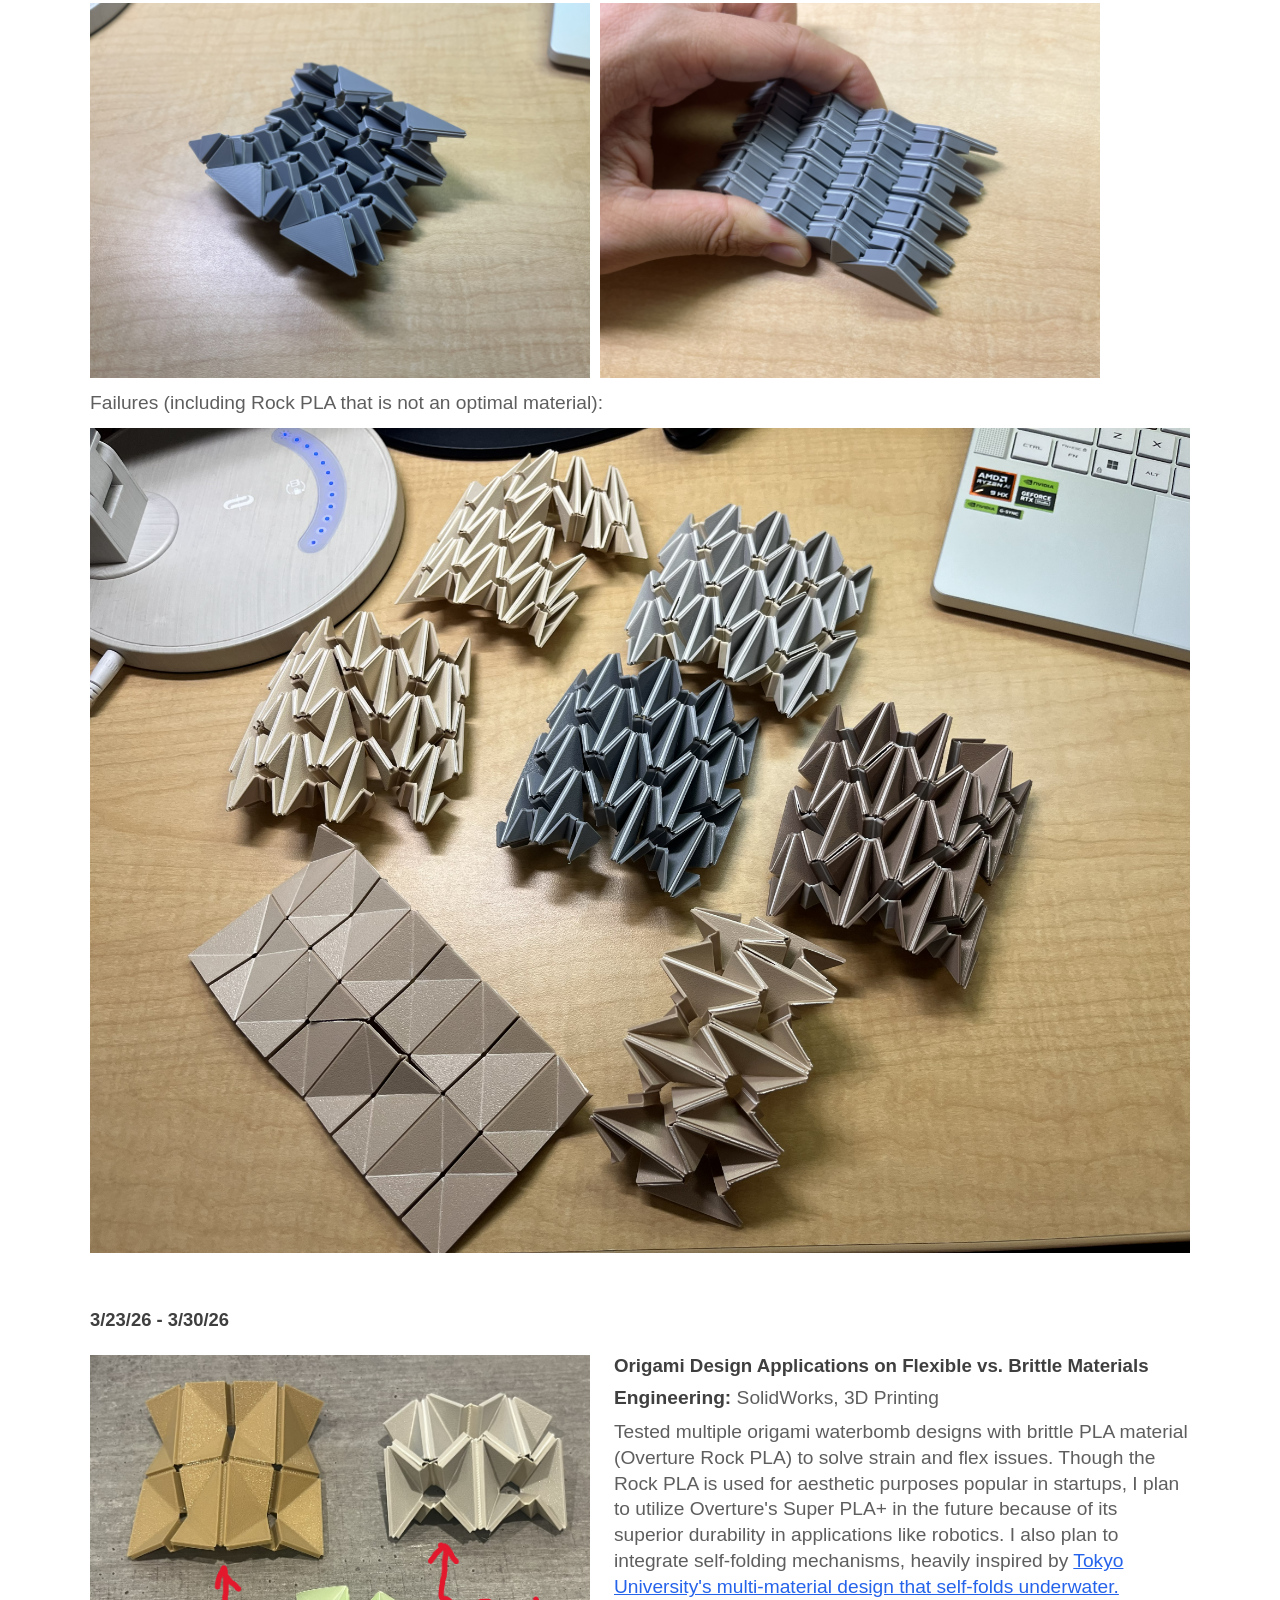
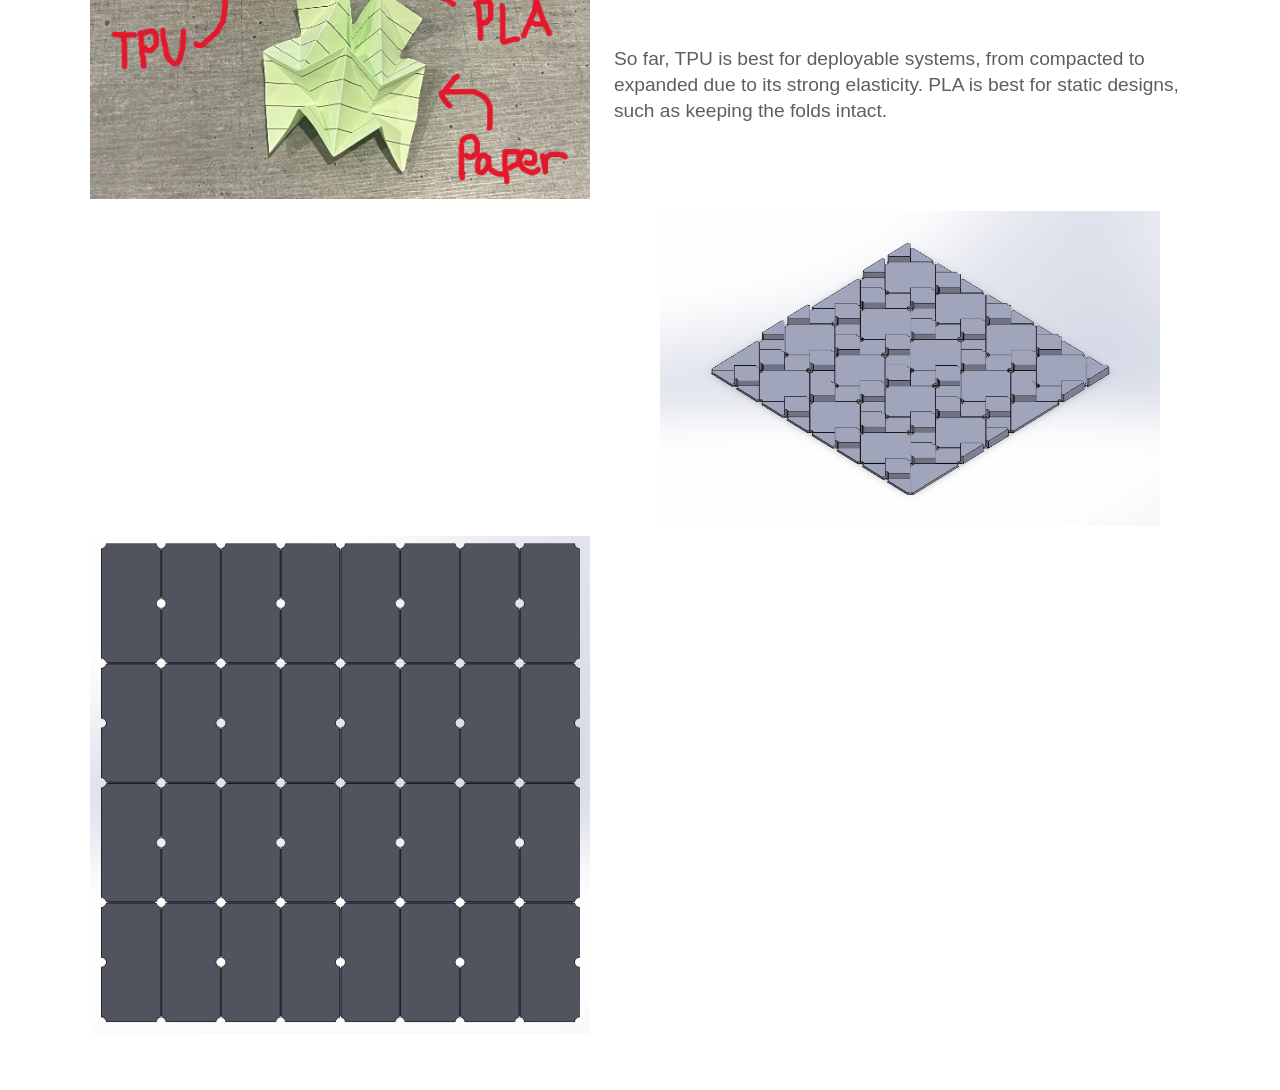
==== commit 3c4bf8c6: "4/11/26" ====
--- a/current.html
+++ b/current.html
@@ -53,7 +53,6 @@
                             <div class="current-content">
                                 <h3 class="current-title">[title]</h3>
                                 <p class="current-meta"><strong>Engineering:</strong> [ABC]</p>
-                                <p class="current-time">[Time]</p>
                                 <p class="current-item-description">[ description ]</p>
                             </div>
 
@@ -68,6 +67,33 @@
                 -->
 
                 <section class="current-date-section">
+                    <h2 class="current-date-heading">4/11/2026</h2>
+
+                    <div class="current-list">
+                        <article class="current-item" style="--current-main-image-width: 500px;">
+                            <div class="current-image">
+                                <img src="SOARM101PNGs/IMG_7737.jpg" alt="SO-ARM 101 current setup">
+                            </div>
+
+                            <div class="current-content">
+                                <h3 class="current-title">SO-ARM 101 Progress Update</h3>
+                                <p class="current-meta"><strong>Engineering:</strong> Robotics, assembly, and testing</p>
+                                <p class="current-item-description">Integrated new hardware documentation for the SO-ARM 101 follower arm while continuing mechanical assembly and system-level testing. Current work is centered on validating joint motion, recording platform behavior, and preparing the robotic arm for subsequent imitation learning experiments.</p>
+                            </div>
+
+                            <div class="current-gallery">
+                                <video controls preload="metadata" style="--current-image-width: 500px;">
+                                    <source src="SOARM101PNGs/soarm101video1.mp4" type="video/mp4">
+                                </video>
+                                <img src="SOARM101PNGs/IMG_7735.jpg" alt="SO-ARM 101 progress image" style="--current-image-width: 500px;">
+                                <img src="SOARM101PNGs/SO101_Follower.webp" alt="SOARM101 Follower" style="--current-image-width: 500px;">
+                                <img src="SOARM101PNGs/SO101_Leader.webp" alt="SOARM101 Leader" style="--current-image-width: 500px;">
+                            </div>
+                        </article>
+                    </div>
+                </section>
+
+                <section class="current-date-section">
                     <h2 class="current-date-heading">4/2/2026</h2>
 
                     <div class="current-list">
@@ -79,7 +105,6 @@
                             <div class="current-content">
                                 <h3 class="current-title">Application of the Herringbone Tessellation</h3>
                                 <p class="current-meta"><strong>Engineering:</strong> Design, SolidWorks</p>
-                                <p class="current-time">April 2026 - present</p>
                                 <p class="current-item-description">In progress to apply zero-thickness geometry in SolidWorks. For context, most researchers across the U.S. (including UIUC, CalTech, and Georgia Tech), utilize the Miura-ori fold, or the herringbone tessellation, to explore the emerging field of origami metamaterials.</p>
                             </div>
 
@@ -103,7 +128,6 @@
                             <div class="current-content">
                                 <h3 class="current-title">Origami Waterbomb Design using Super PLA+ (Overture)</h3>
                                 <p class="current-meta"><strong>Engineering:</strong> Materials, Design</p>
-                                <p class="current-time">March 2026 - present</p>
                                 <p class="current-item-description">Discovered optimal dimensions for a 3D printer with 0.4 mm nozzle: </p>
                                 <p class="current-item-description">- Hinge height: 4 mm; 2 mm is too brittle</p>
                                 <p class="current-item-description">- Hinge spacing: 4 mm</p>
@@ -139,7 +163,6 @@
                             <div class="current-content">
                                 <h3 class="current-title">Origami Design Applications on Flexible vs. Brittle Materials</h3>
                                 <p class="current-meta"><strong>Engineering:</strong> SolidWorks, 3D Printing</p>
-                                <p class="current-time">March 2026 - Present</p>
                                 <p class="current-item-description">Tested multiple origami waterbomb designs with brittle PLA material (Overture Rock PLA) to solve strain and flex issues. Though the Rock PLA is used for aesthetic purposes popular in startups, I plan to utilize Overture's Super PLA+ in the future because of its superior durability in applications like robotics. I also plan to integrate self-folding mechanisms, heavily inspired by <a class="current-inline-link" href="https://www.eurekalert.org/news-releases/992946" target="_blank" rel="noopener noreferrer">Tokyo University's multi-material design that self-folds underwater.</a></p>
                                 <p class="current-item-description">&nbsp;</p>
                                 <p class="current-item-description">So far, TPU is best for deployable systems, from compacted to expanded due to its strong elasticity. PLA is best for static designs, such as keeping the folds intact.</p>
--- a/styles.css
+++ b/styles.css
@@ -432,8 +432,7 @@
 }
 
 .projects-time,
-.research-time,
-.current-time {
+.research-time {
     margin: 0;
     font-size: 1.2rem;
     text-align: left;
@@ -470,6 +469,15 @@
     flex: 0 0 auto;
 }
 
+.projects-gallery video {
+    width: var(--projects-image-width, 120px);
+    max-width: 100%;
+    height: auto;
+    display: block;
+    flex: 0 0 auto;
+    background: #000000;
+}
+
 .research-content {
     display: flex;
     flex-direction: column;
@@ -516,6 +524,15 @@
     max-width: 100%;
     height: auto;
     flex: 0 0 auto;
+}
+
+.current-gallery video {
+    width: var(--current-image-width, 120px);
+    max-width: 100%;
+    height: auto;
+    display: block;
+    flex: 0 0 auto;
+    background: #000000;
 }
 
 .current-gallery iframe {
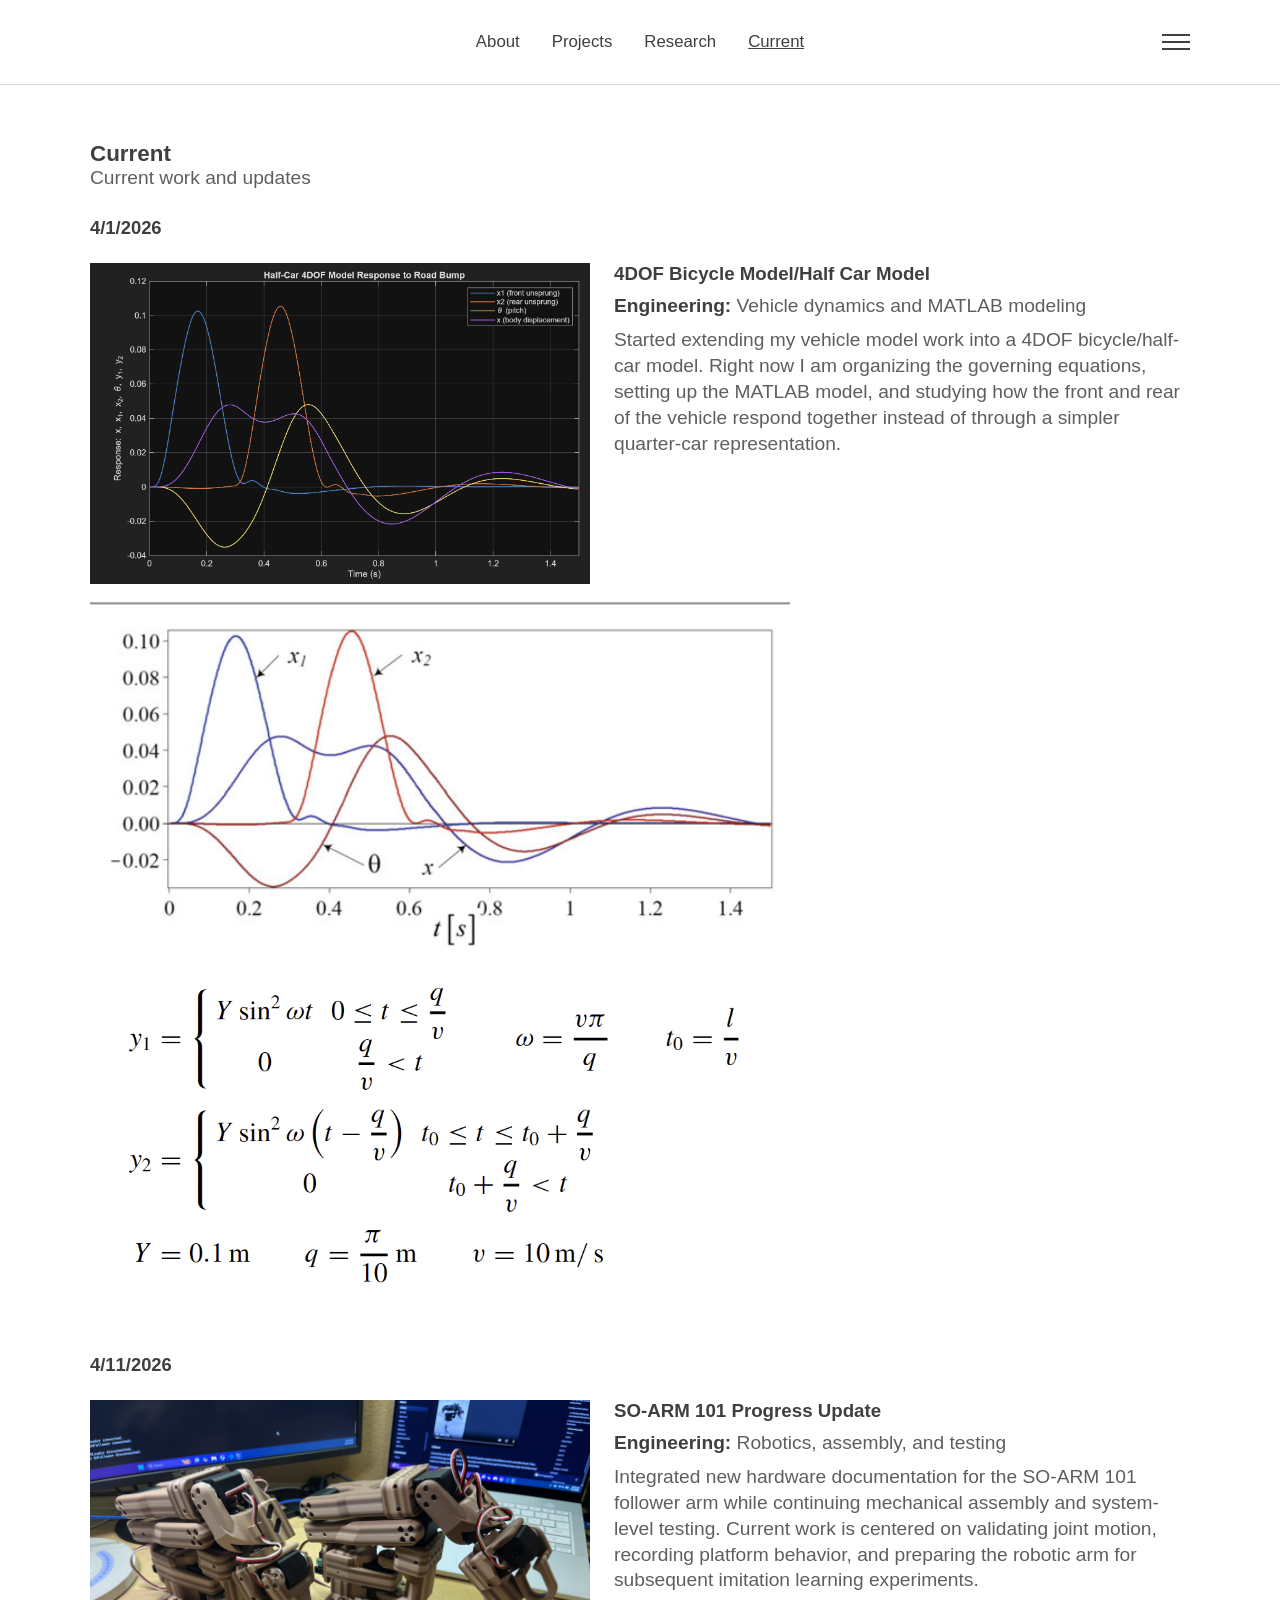
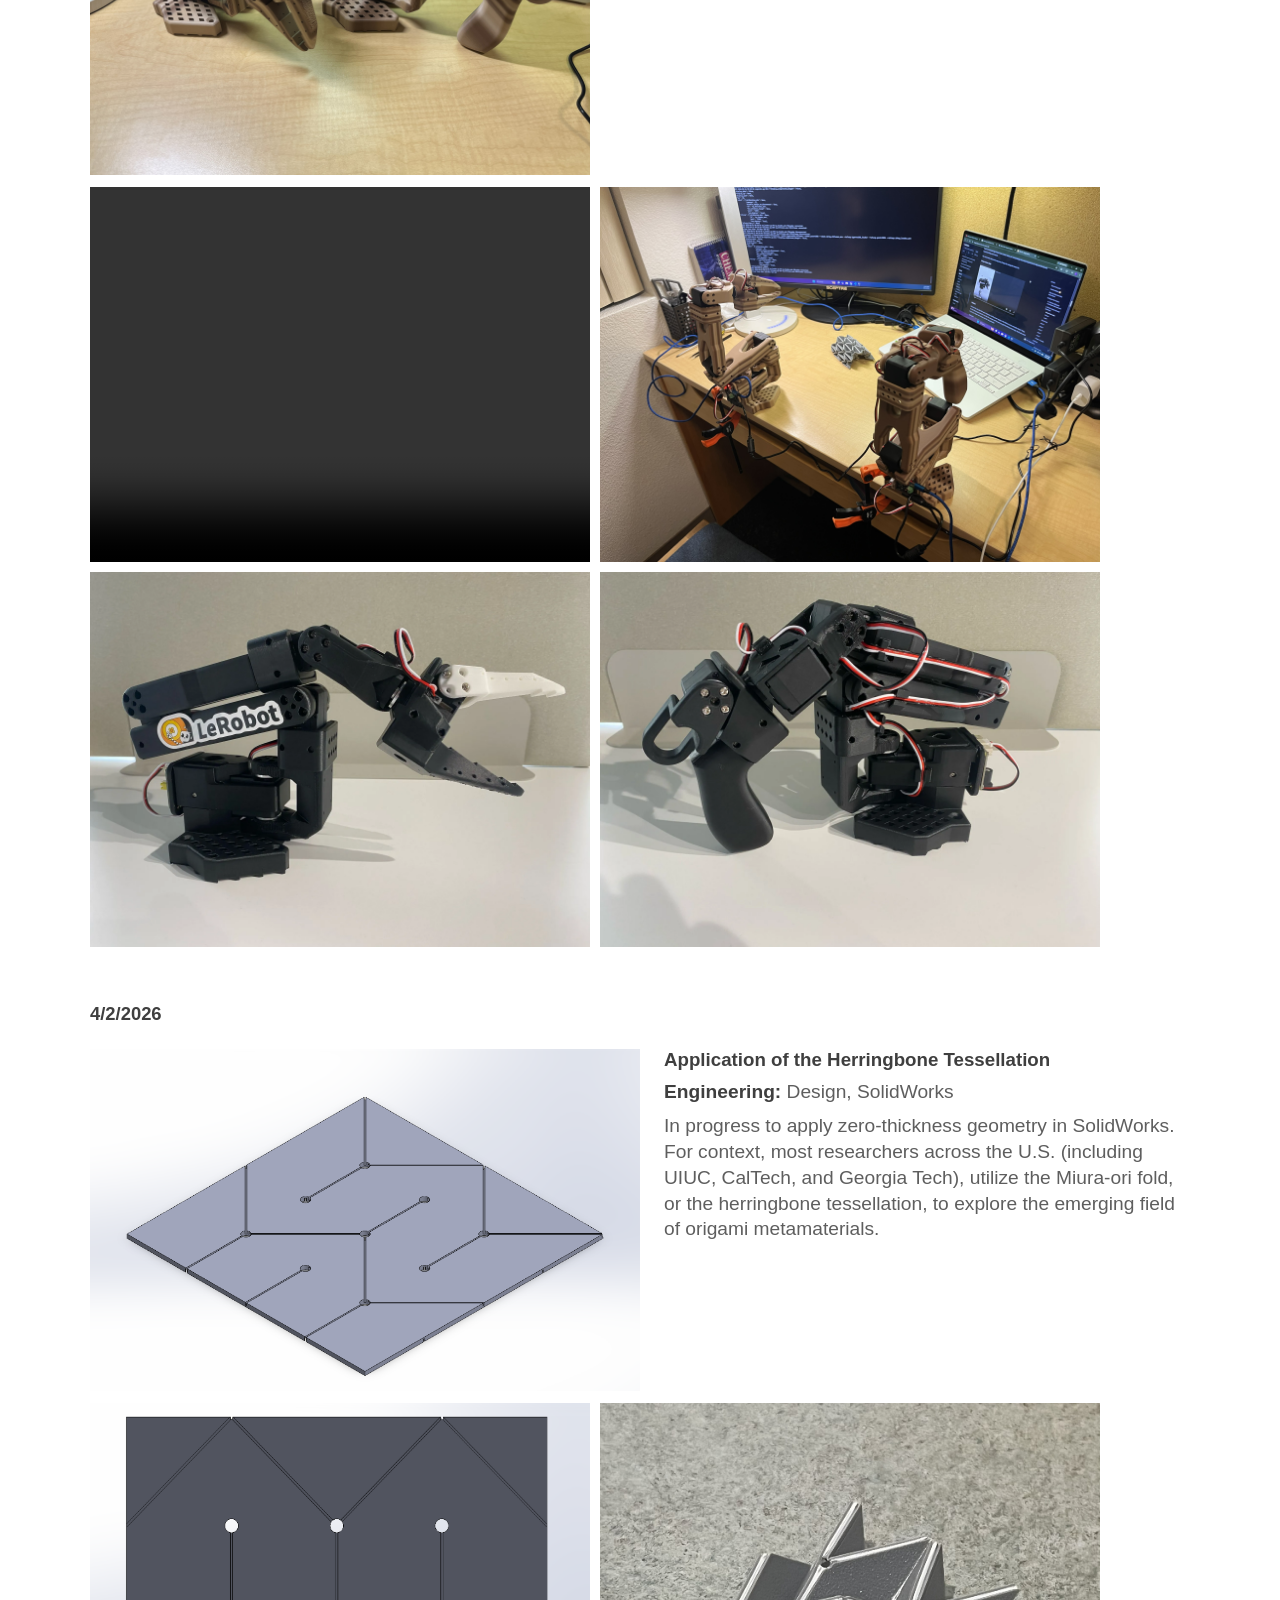
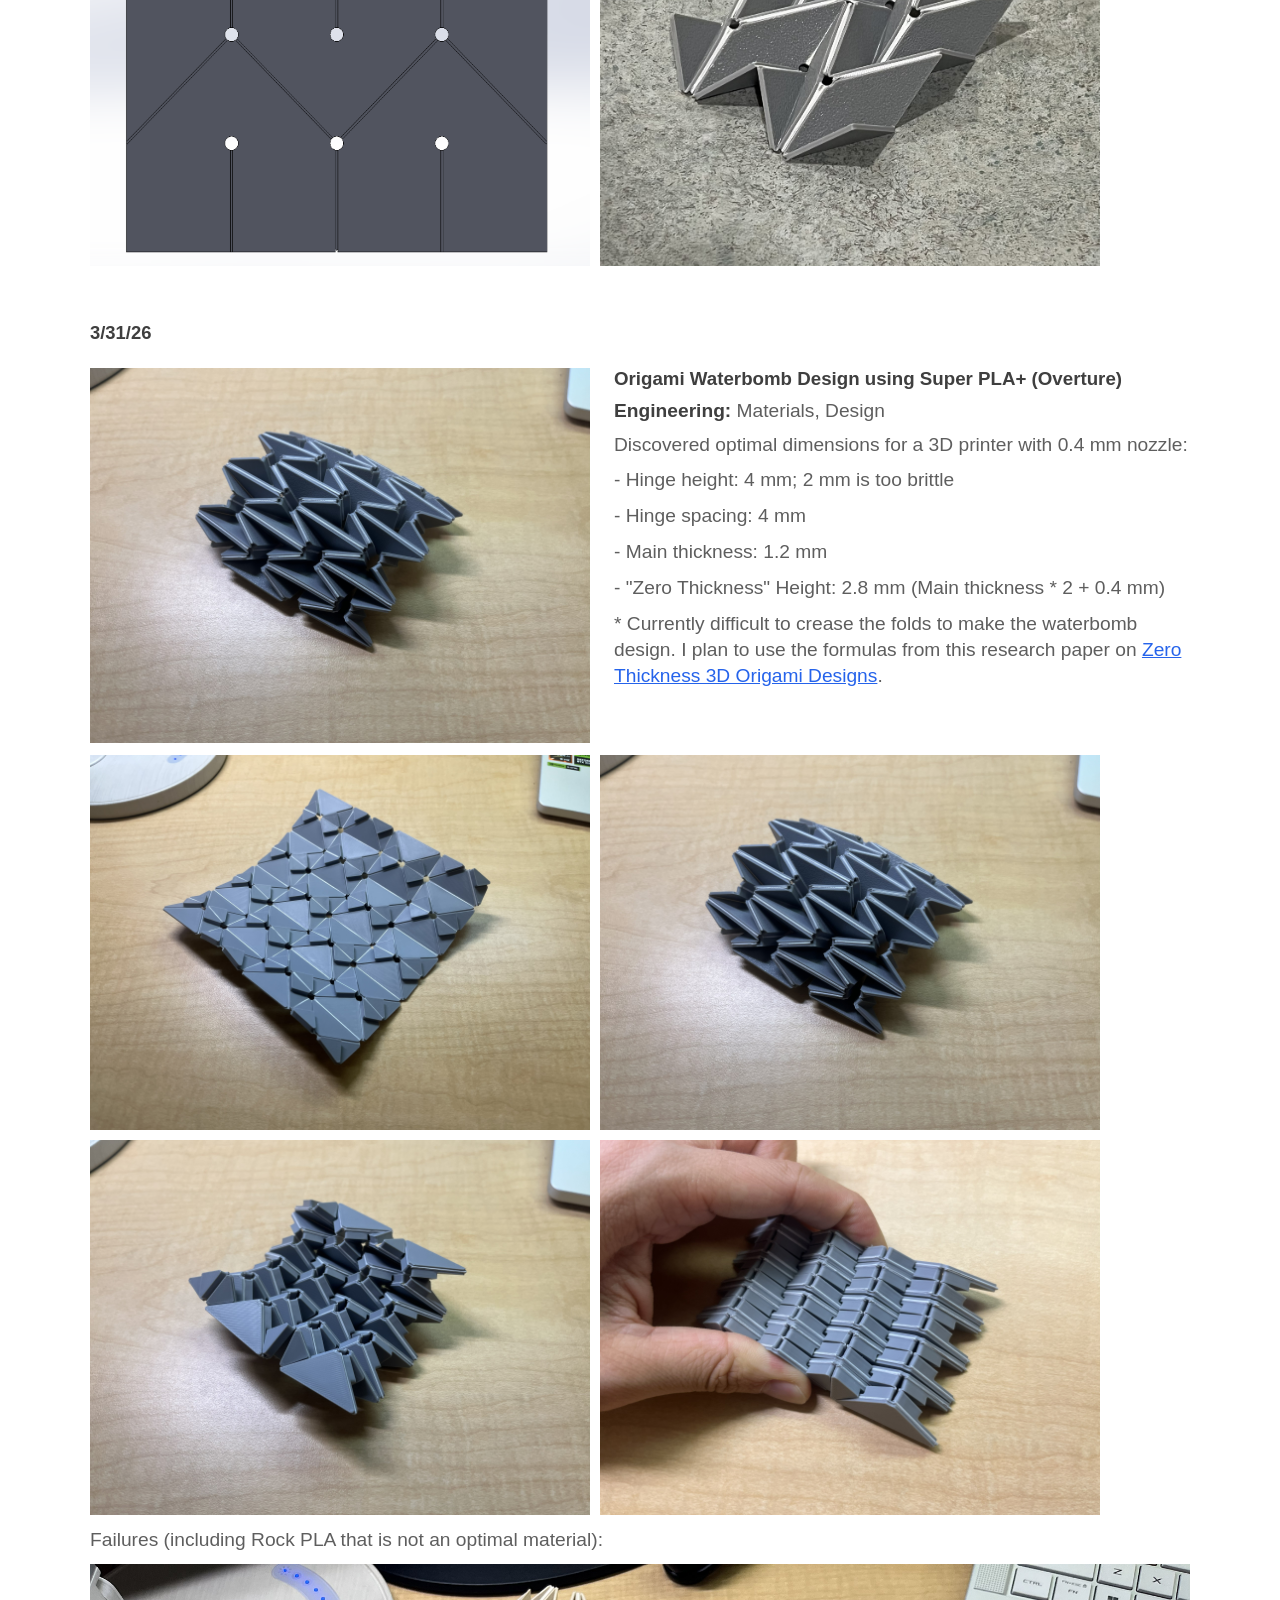
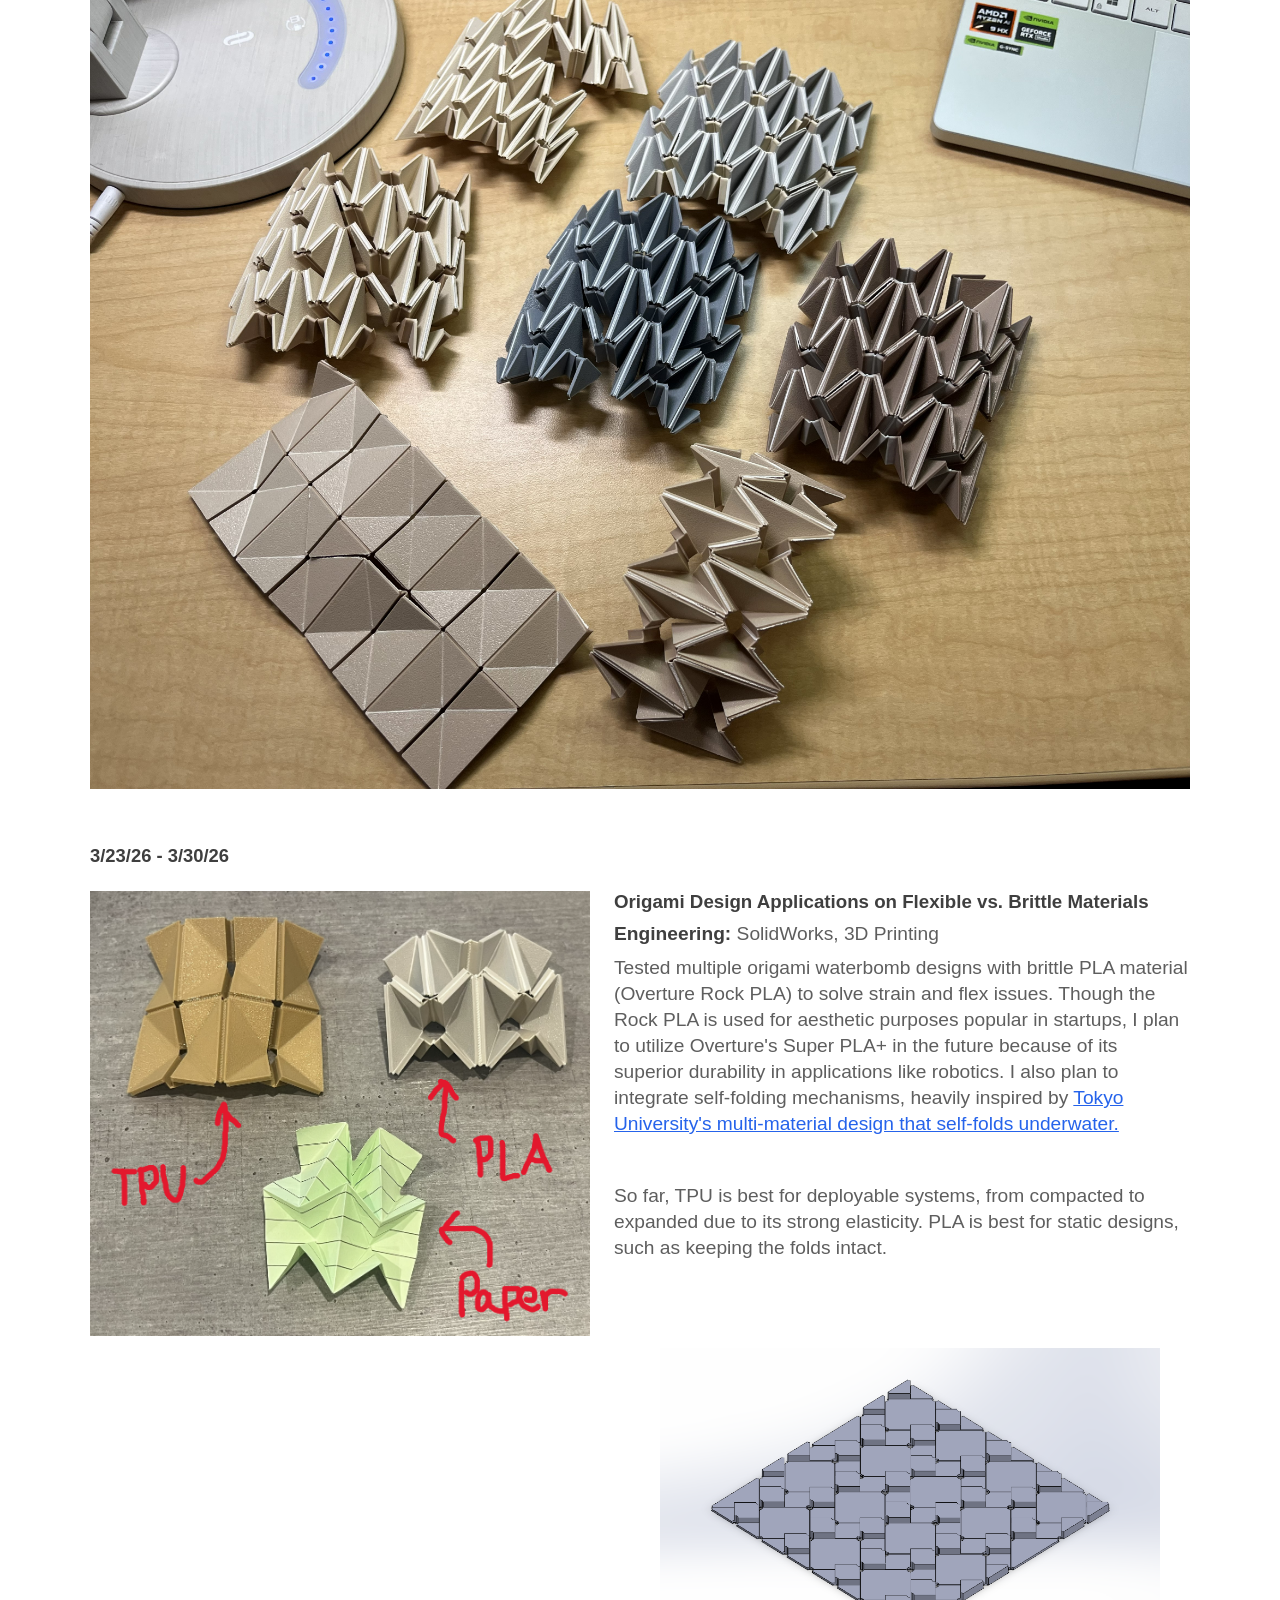
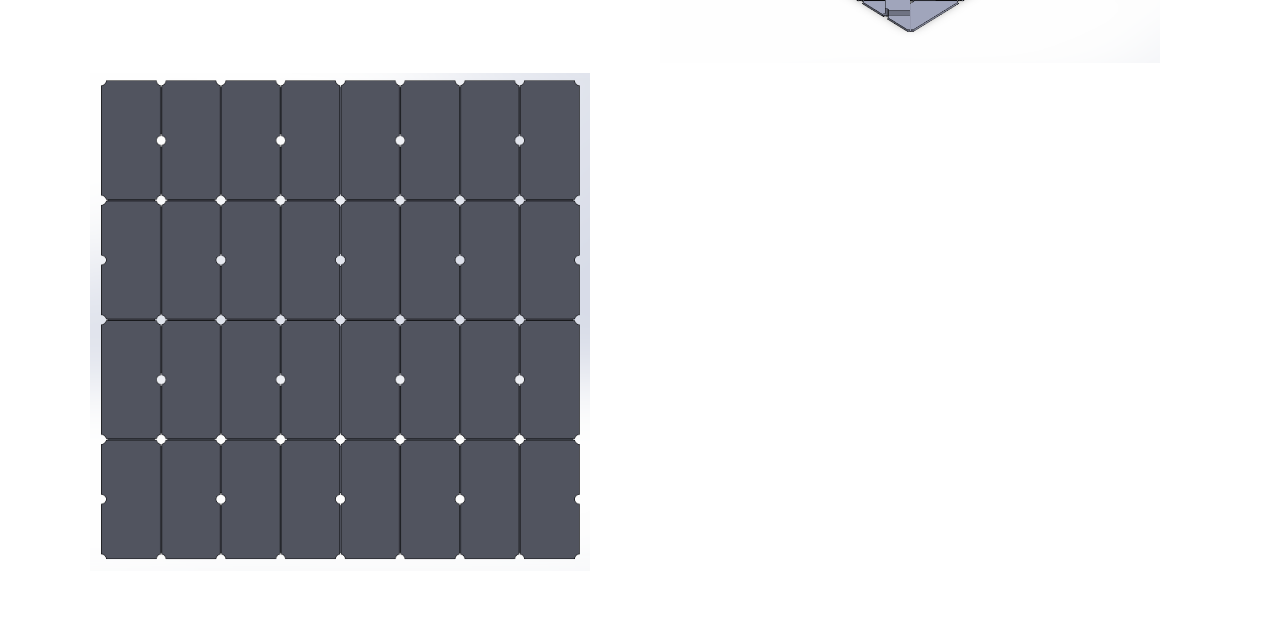
==== commit 525bd586: "v2 5/1/26" ====
--- a/current.html
+++ b/current.html
@@ -67,6 +67,29 @@
                 -->
 
                 <section class="current-date-section">
+                    <h2 class="current-date-heading">4/1/2026</h2>
+
+                    <div class="current-list">
+                        <article class="current-item" style="--current-main-image-width: 500px;">
+                            <div class="current-image">
+                                <img src="HighlanderRacing/BicycleModelPNGs/Screenshot 2026-04-14 141629.png" alt="4DOF Bicycle Model and Half Car Model overview">
+                            </div>
+
+                            <div class="current-content">
+                                <h3 class="current-title">4DOF Bicycle Model/Half Car Model</h3>
+                                <p class="current-meta"><strong>Engineering:</strong> Vehicle dynamics and MATLAB modeling</p>
+                                <p class="current-item-description">Started extending my vehicle model work into a 4DOF bicycle/half-car model. Right now I am organizing the governing equations, setting up the MATLAB model, and studying how the front and rear of the vehicle respond together instead of through a simpler quarter-car representation.</p>
+                            </div>
+
+                            <div class="current-gallery">
+                                <img src="HighlanderRacing/BicycleModelPNGs/Screenshot 2026-04-14 141655.png" alt="4DOF Bicycle Model and Half Car Model equations" style="--current-image-width: 700px;">
+                                <img src="HighlanderRacing/BicycleModelPNGs/Screenshot 2026-04-14 141723.png" alt="4DOF Bicycle Model and Half Car Model notes" style="--current-image-width: 700px;">
+                            </div>
+                        </article>
+                    </div>
+                </section>
+
+                <section class="current-date-section">
                     <h2 class="current-date-heading">4/11/2026</h2>
 
                     <div class="current-list">
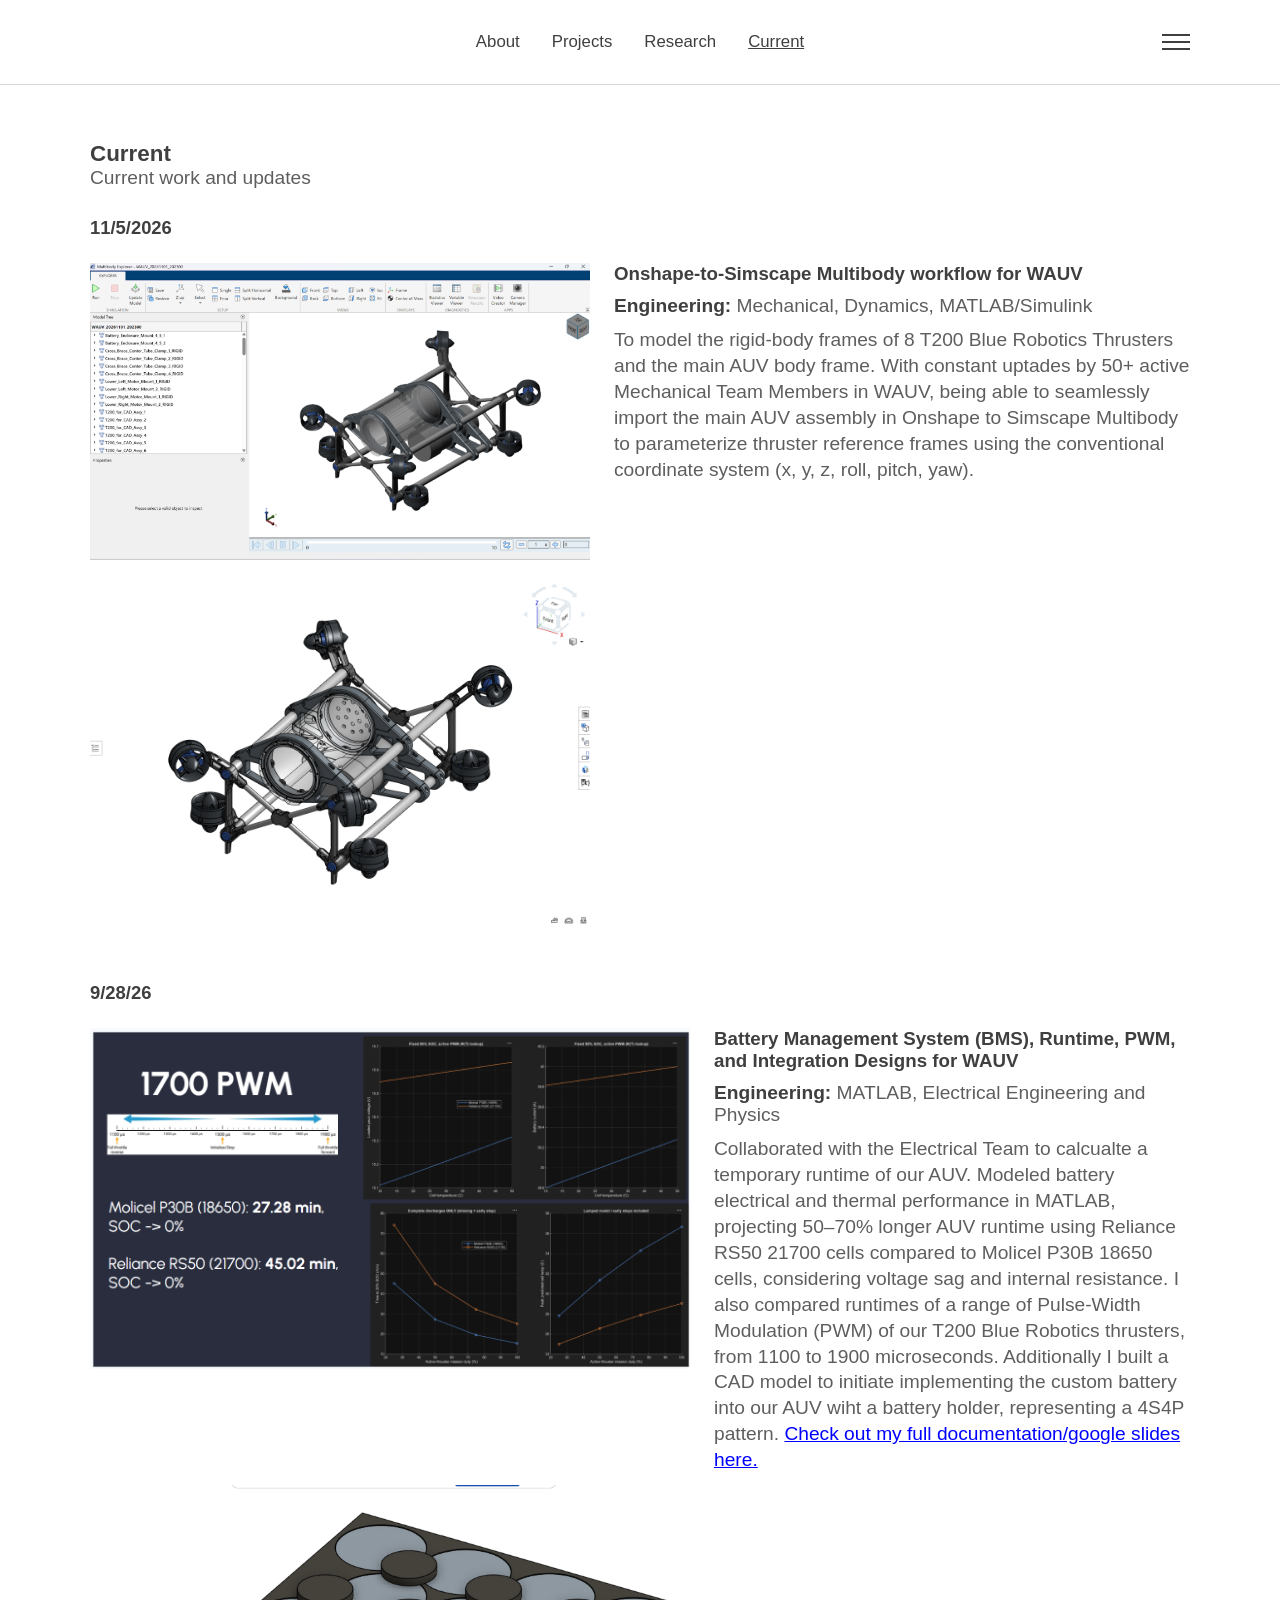
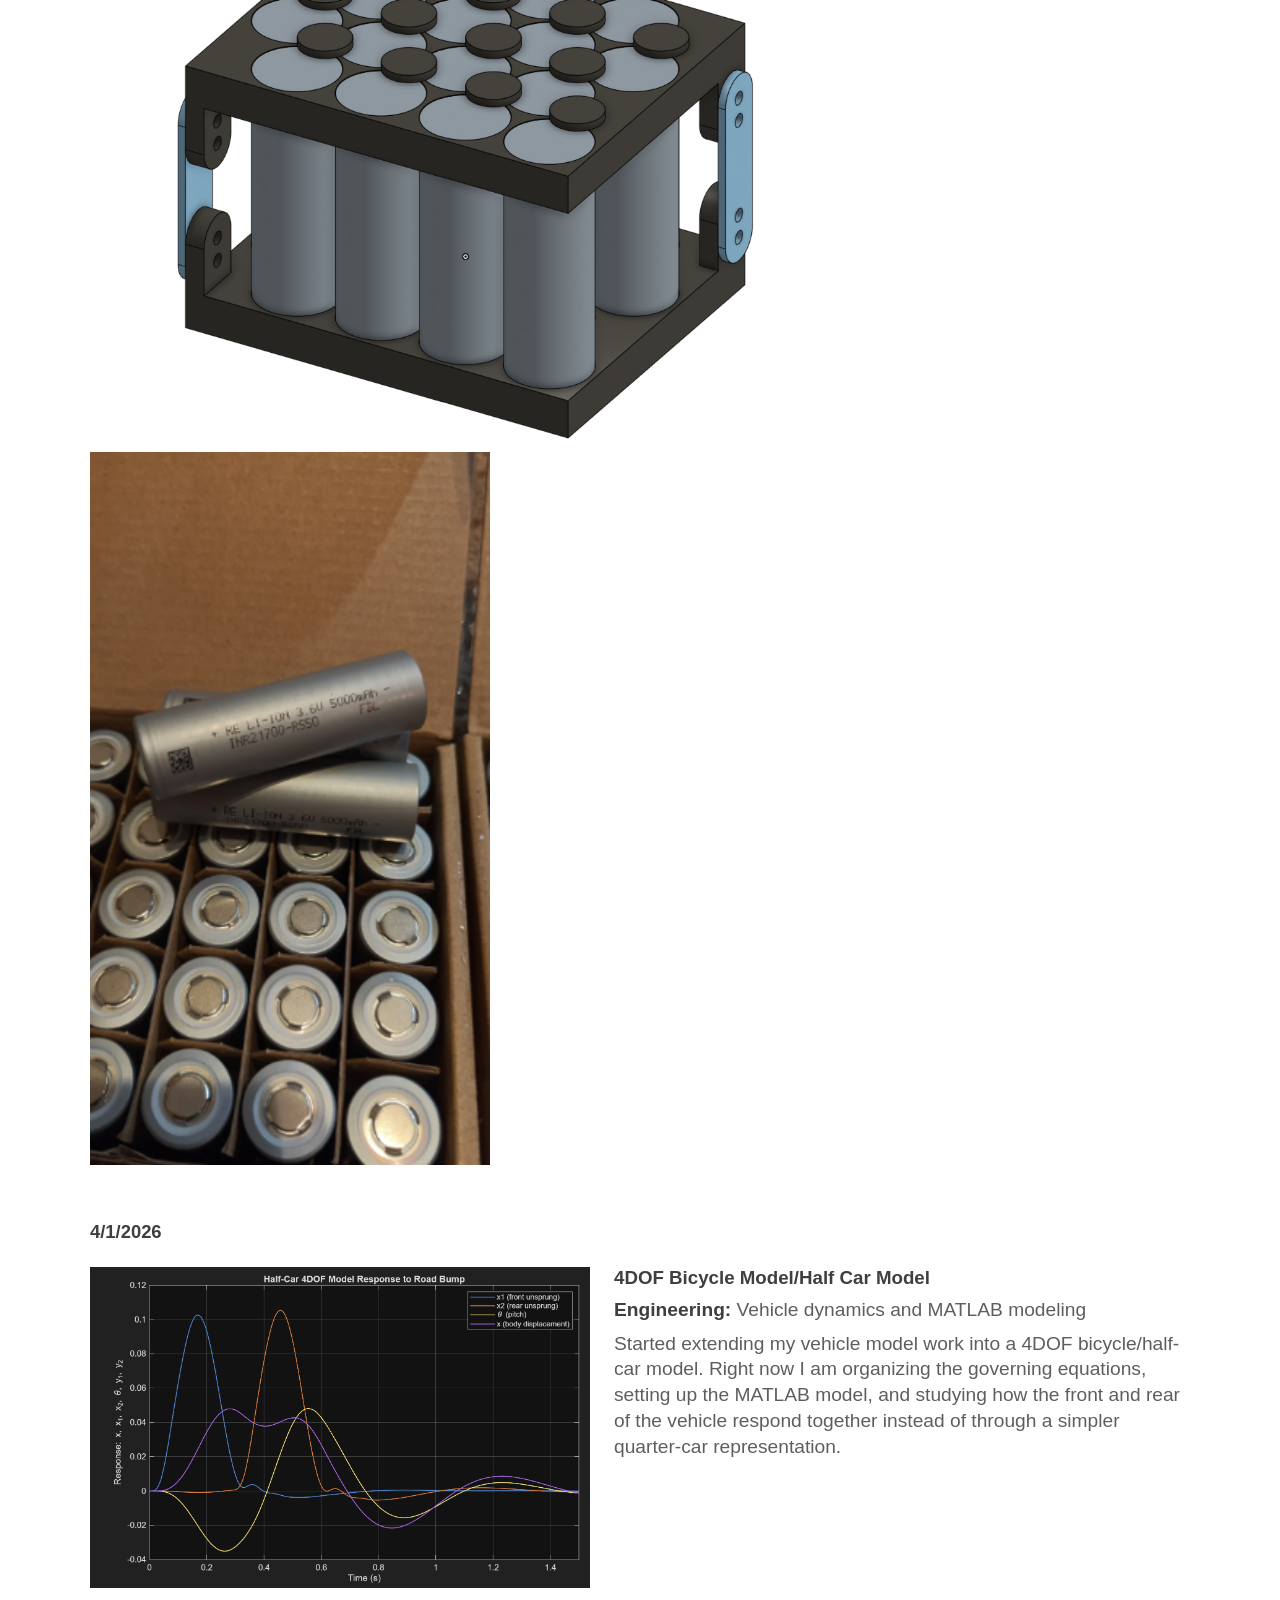
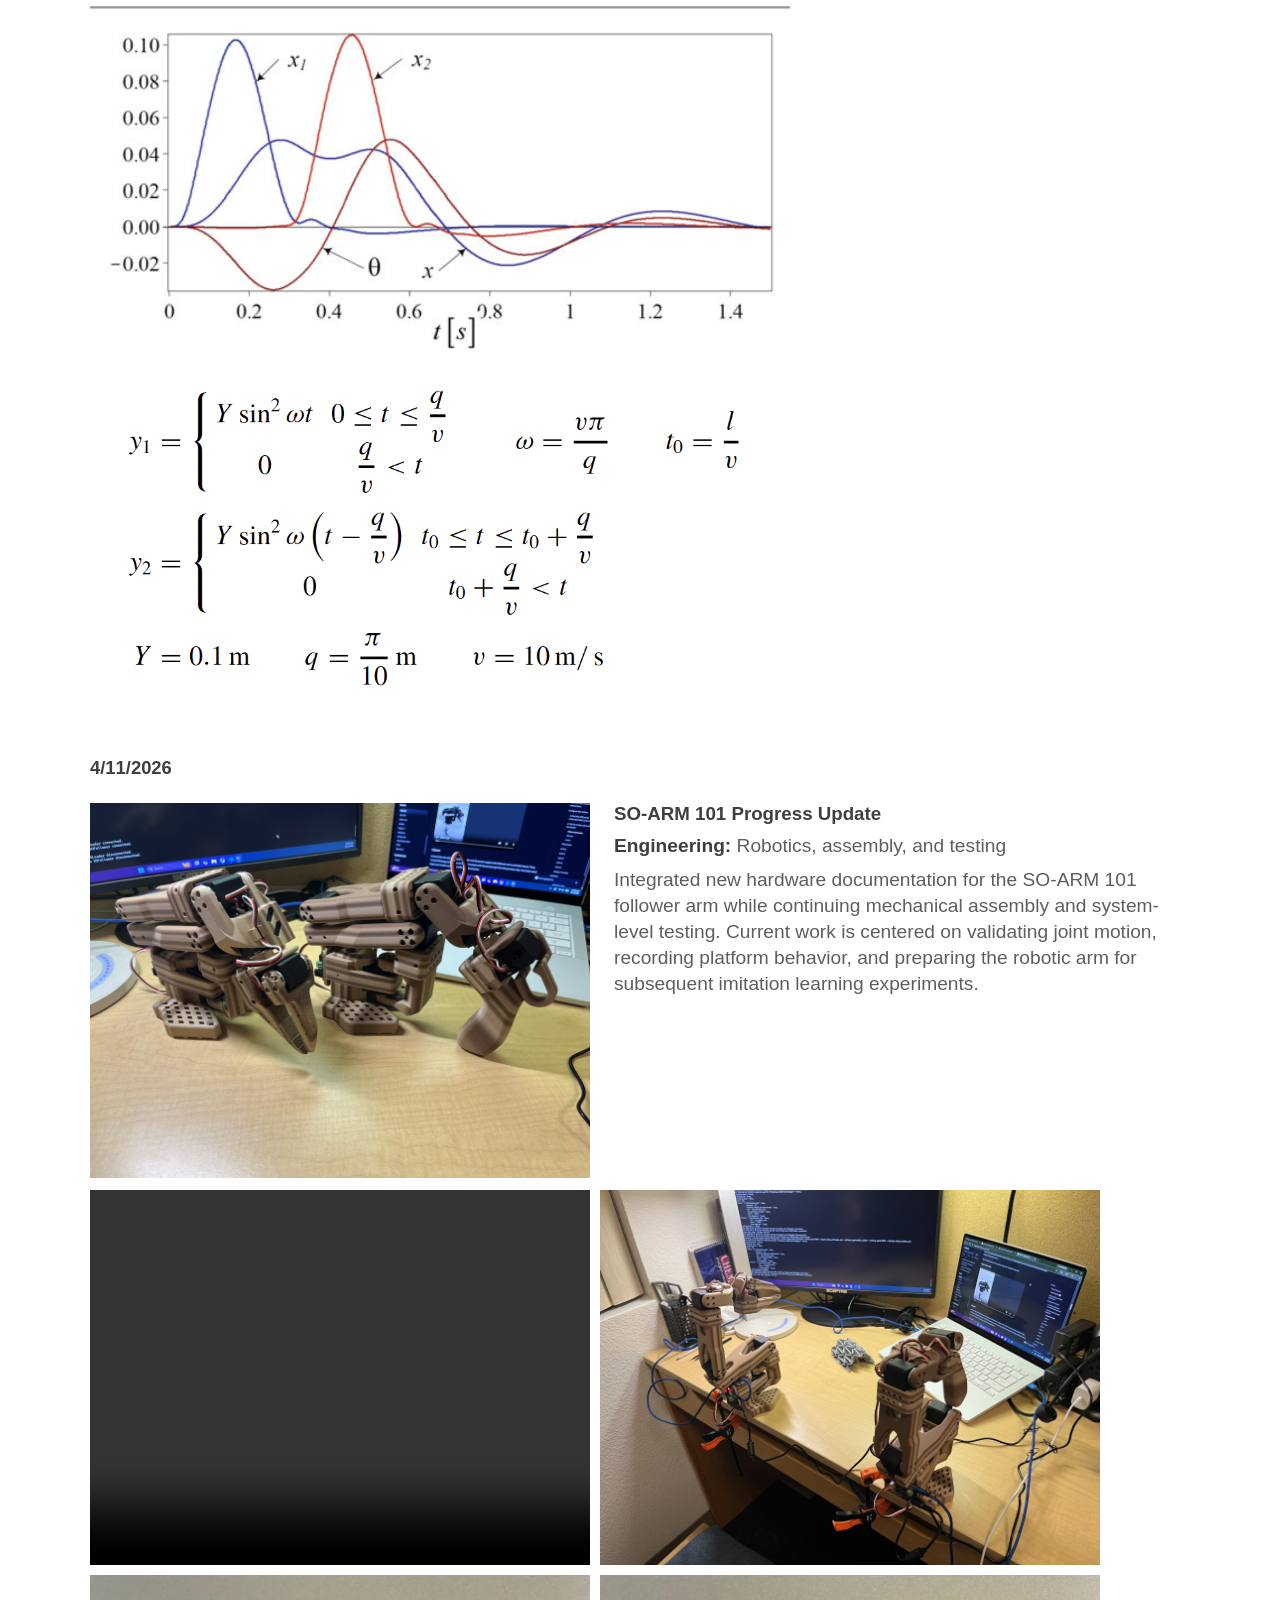
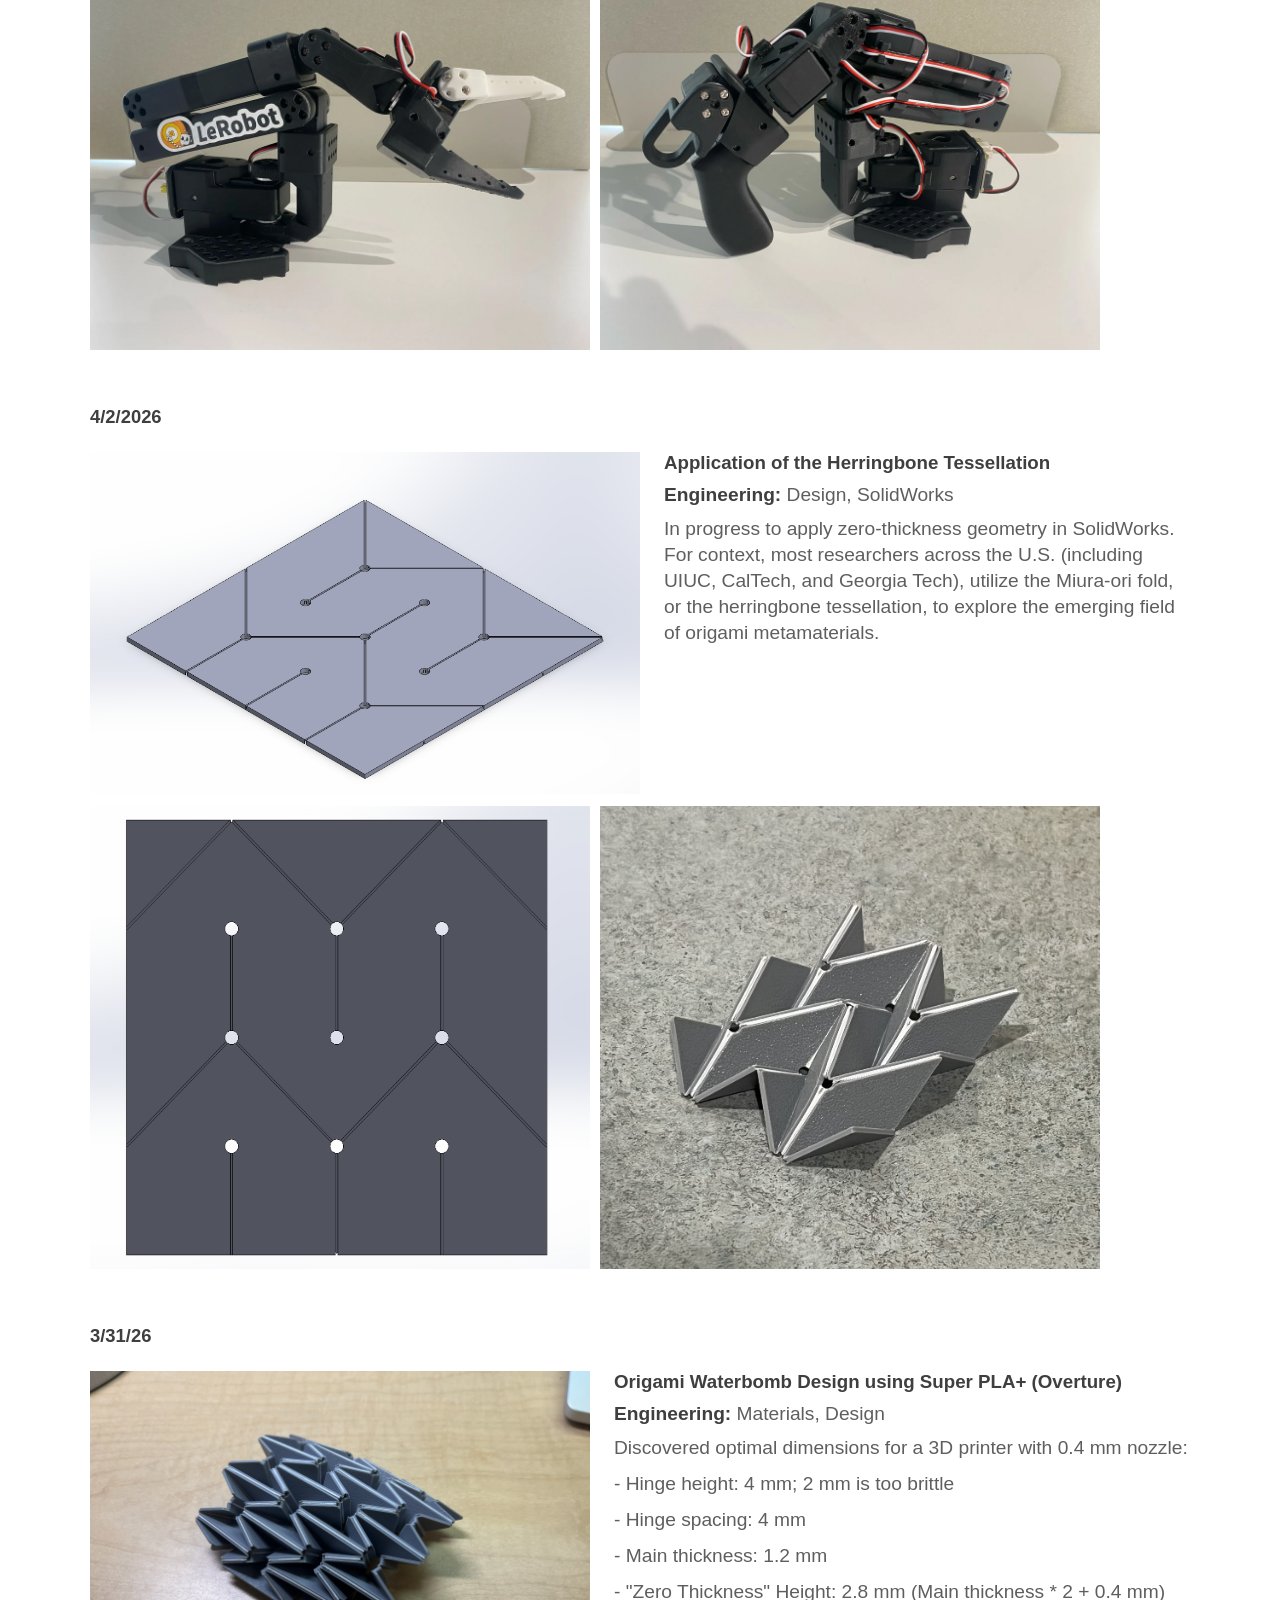
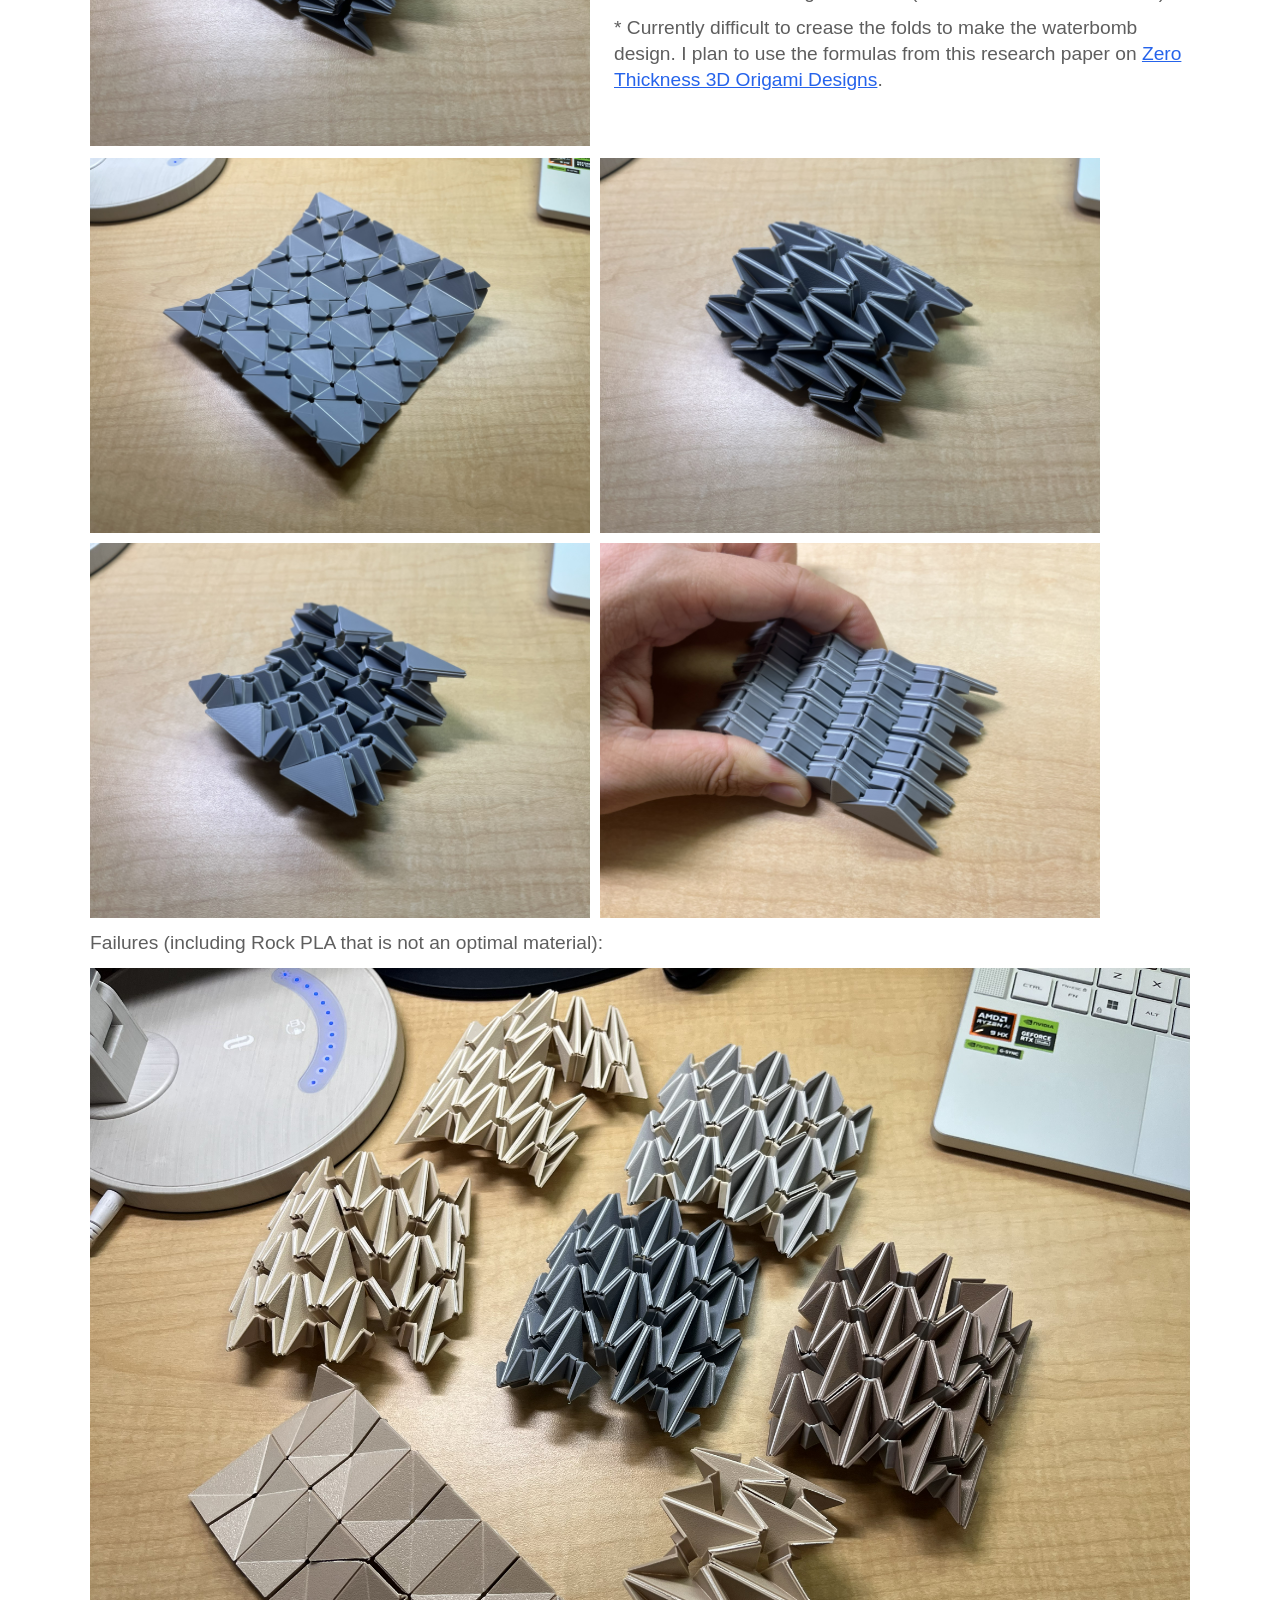
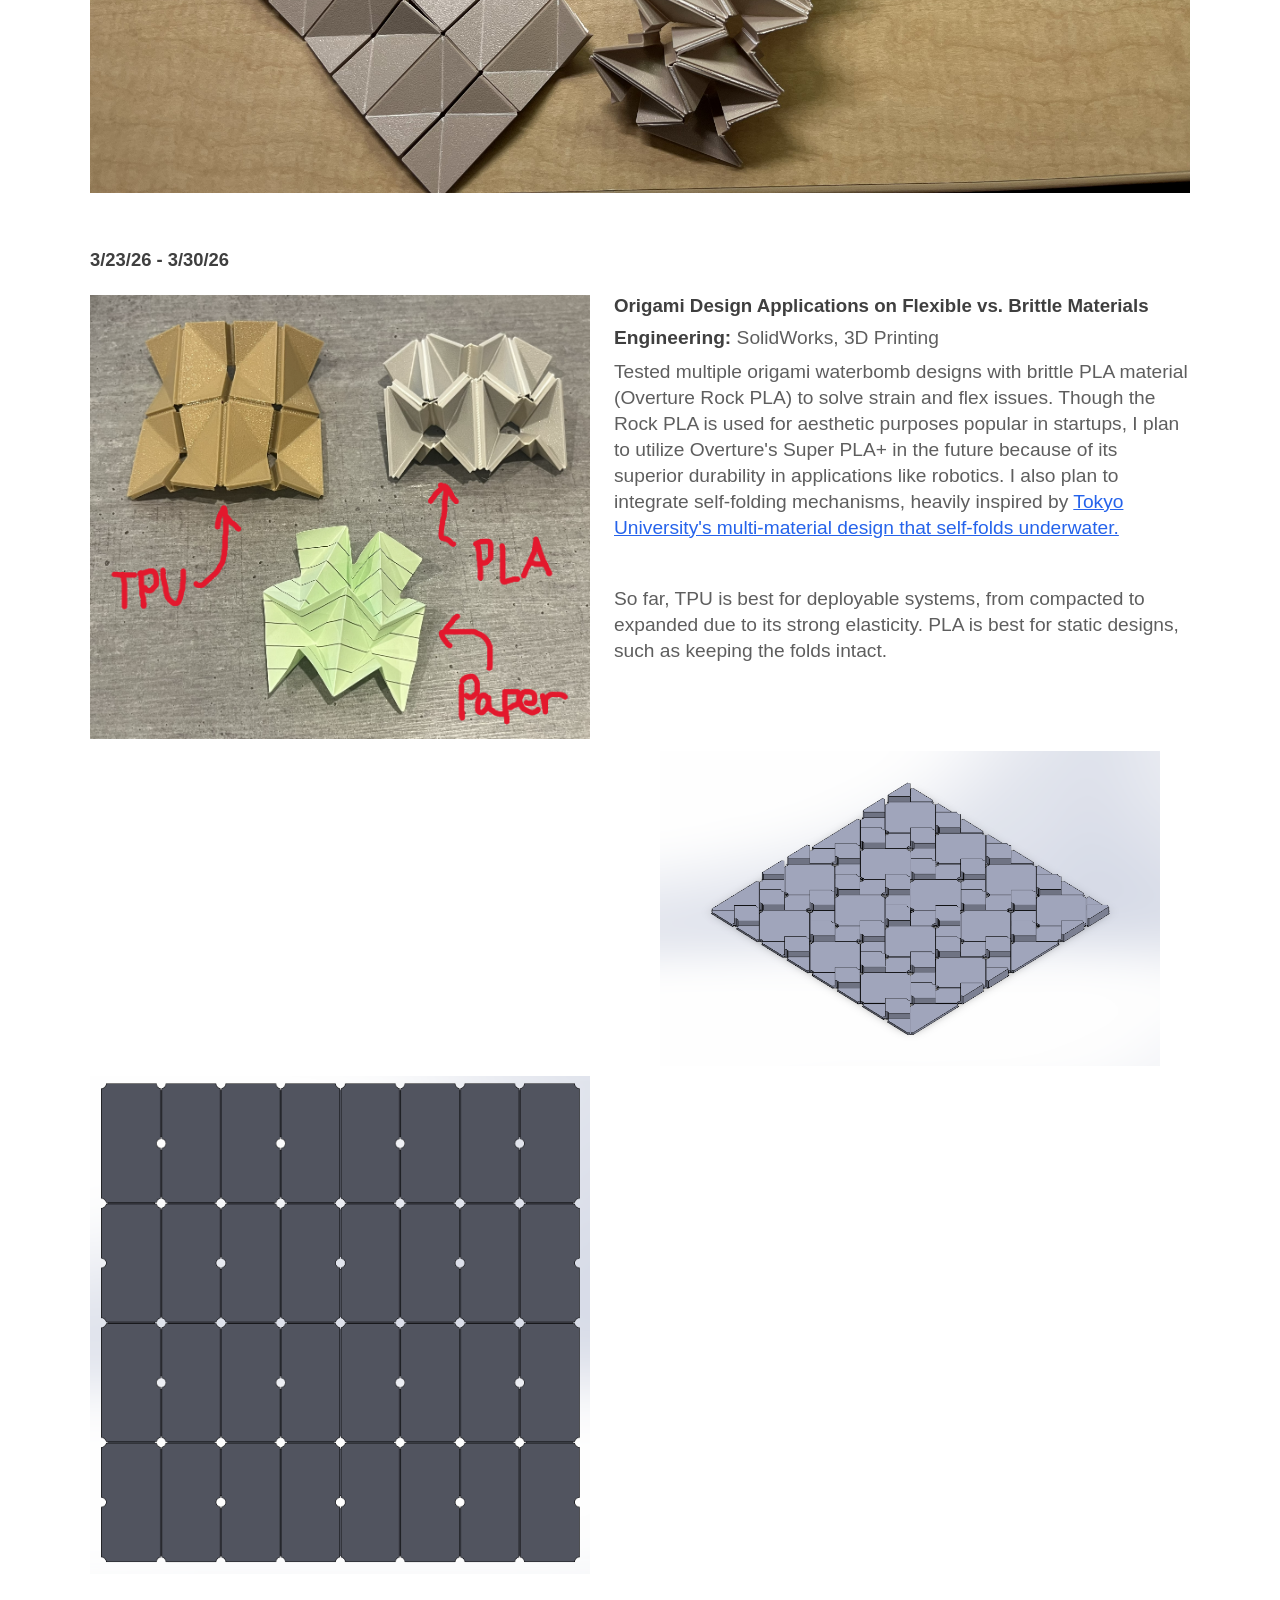
==== commit a939fcc6: "11/6/26" ====
--- a/current.html
+++ b/current.html
@@ -67,6 +67,52 @@
                 -->
 
                 <section class="current-date-section">
+                    <h2 class="current-date-heading">11/5/2026</h2>
+
+                    <div class="current-list">
+                        <article class="current-item" style="--current-main-image-width: 500px;">
+                            <div class="current-image">
+                                <img src="WAUV/11_5_26/Screenshot 2026-11-06 025045.png" alt="Current image">
+                            </div>
+
+                            <div class="current-content">
+                                <h3 class="current-title">Onshape-to-Simscape Multibody workflow for WAUV</h3>
+                                <p class="current-meta"><strong>Engineering:</strong> Mechanical, Dynamics, MATLAB/Simulink</p>
+                                <p class="current-item-description">To model the rigid-body frames of 8 T200 Blue Robotics Thrusters and the main AUV body frame. With constant uptades by 50+ active Mechanical Team Members in WAUV, being able to seamlessly import the main AUV assembly in Onshape to Simscape Multibody to parameterize thruster reference frames using the conventional coordinate system (x, y, z, roll, pitch, yaw). 
+                                </p>
+                            </div>
+
+                            <div class="current-gallery">
+                                <img src="WAUV/11_5_26/Screenshot 2026-11-06 025454.png" alt="[ current image ]" style="--current-image-width: 500px;">
+                            </div>
+                        </article>
+                    </div>
+                </section>
+
+                <section class="current-date-section">
+                    <h2 class="current-date-heading">9/28/26</h2>
+
+                    <div class="current-list">
+                        <article class="current-item" style="--current-main-image-width: 600px;">
+                            <div class="current-image">
+                                <img src="WAUV/9_28_26/Screenshot 2026-11-06 031342.png" alt="Current image">
+                            </div>
+
+                            <div class="current-content">
+                                <h3 class="current-title">Battery Management System (BMS), Runtime, PWM, and Integration Designs for WAUV</h3>
+                                <p class="current-meta"><strong>Engineering:</strong> MATLAB, Electrical Engineering and Physics</p>
+                                <p class="current-item-description">Collaborated with the Electrical Team to calcualte a temporary runtime of our AUV. Modeled battery electrical and thermal performance in MATLAB, projecting 50–70% longer AUV runtime using Reliance RS50 21700 cells compared to Molicel P30B 18650 cells, considering voltage sag and internal resistance. I also compared runtimes of a range of Pulse-Width Modulation (PWM) of our T200 Blue Robotics thrusters, from 1100 to 1900 microseconds. Additionally I built a CAD model to initiate implementing the custom battery into our AUV wiht a battery holder, representing a 4S4P pattern. <a href="https://docs.google.com/presentation/d/1Ae1AY8GMiBpKaUeIyKTcENu6bvGILYfsfvYsdd5ymwE/edit?usp=sharing" style="color: blue; text-decoration: underline;">Check out my full documentation/google slides here.</a></p>
+                            </div>
+
+                            <div class="current-gallery">
+                                <img src="WAUV/9_28_26/Screenshot 2026-11-06 031627.png" alt="[ current image ]" style="--current-image-width: 700px; height: auto;">
+                                <img src="WAUV/9_28_26/Screenshot 2026-11-06 031643.png" alt="[ current image ]" style="--current-image-width: 400px; height: auto;">
+                            </div>
+                        </article>
+                    </div>
+                </section>
+
+                <section class="current-date-section">
                     <h2 class="current-date-heading">4/1/2026</h2>
 
                     <div class="current-list">
